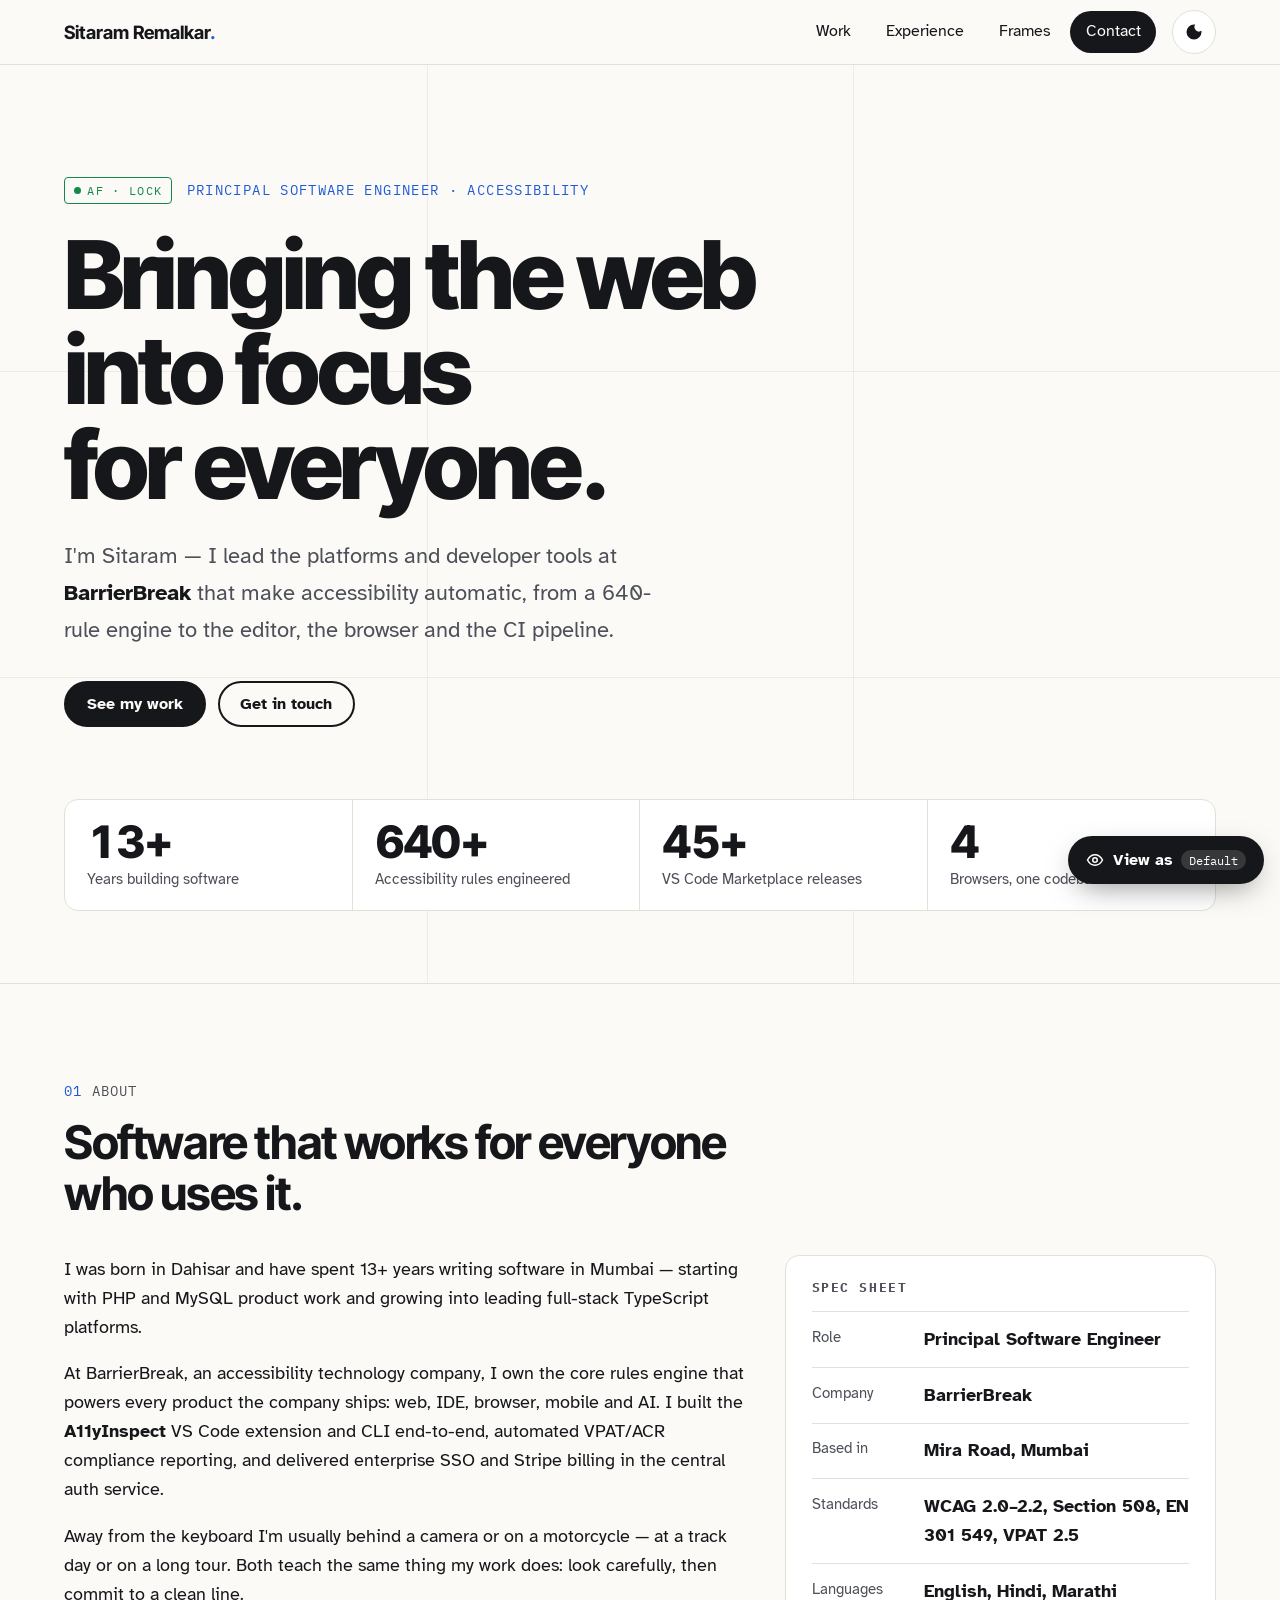
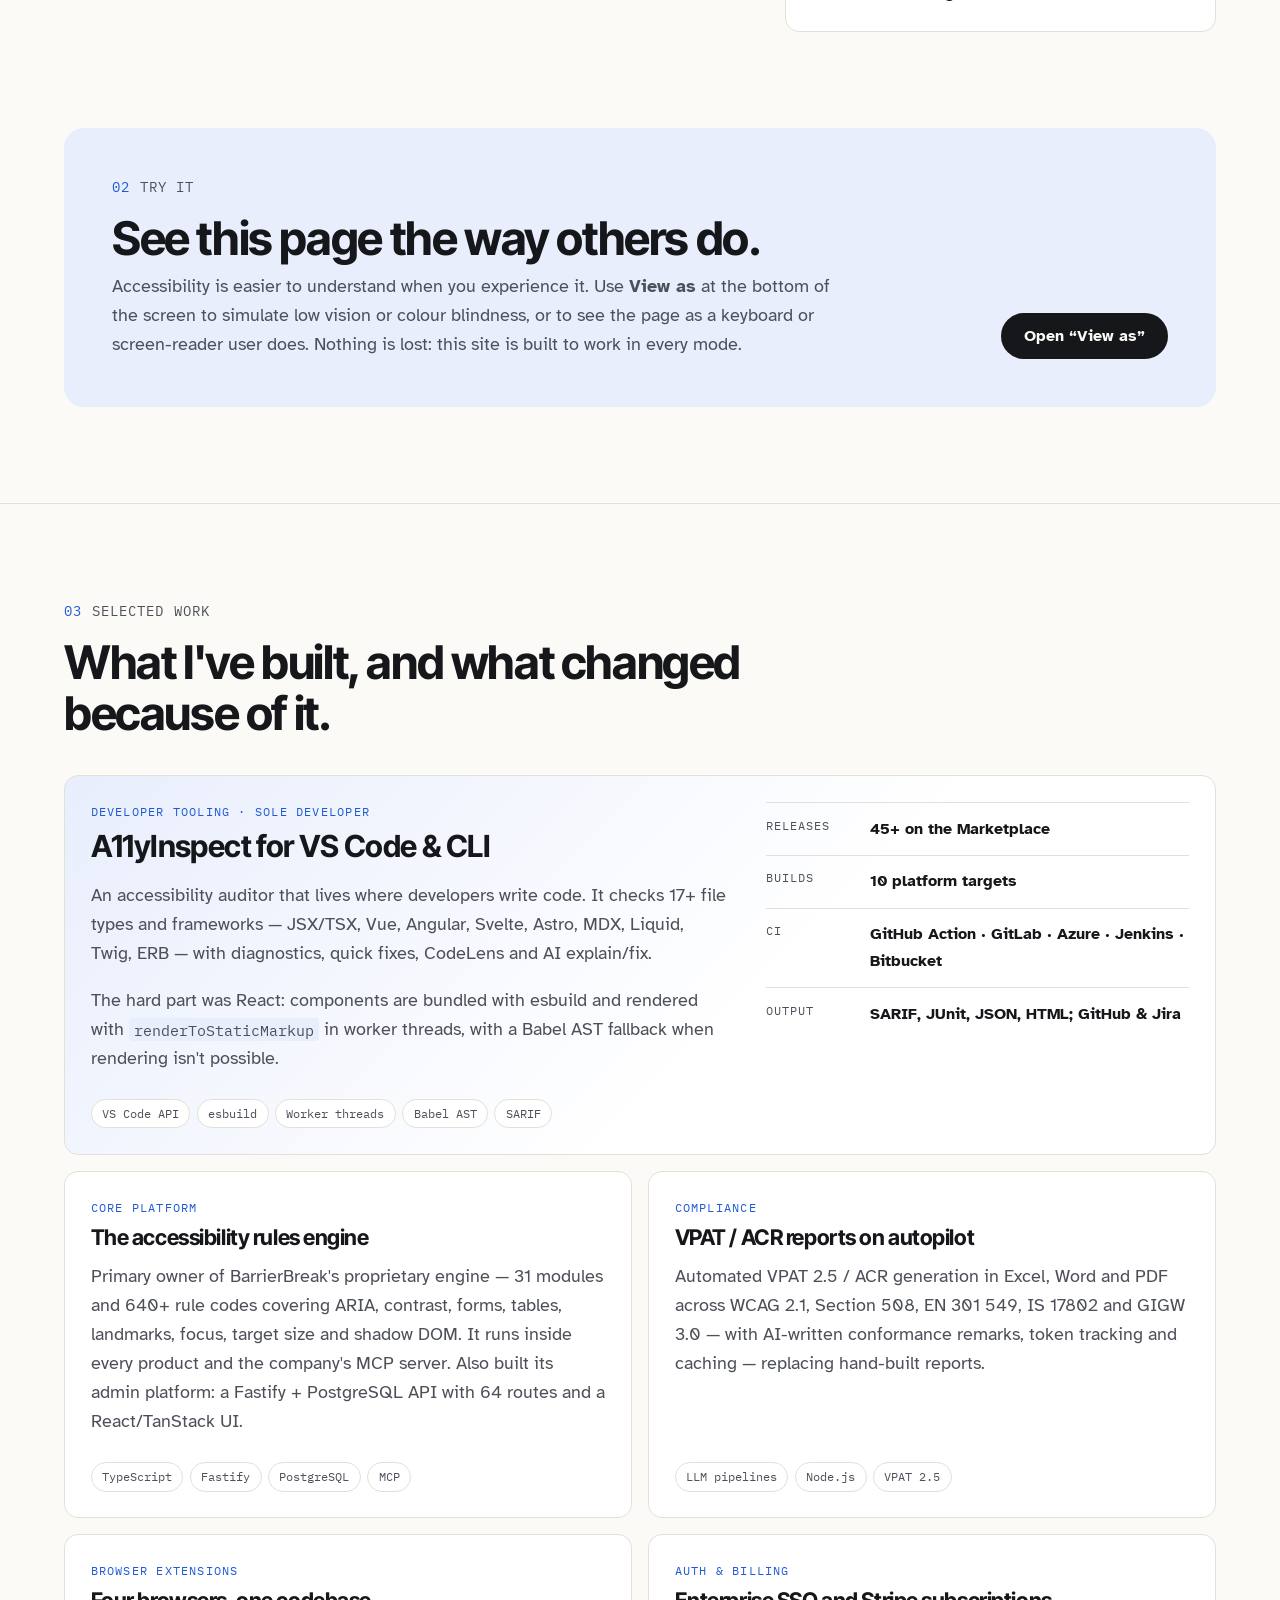
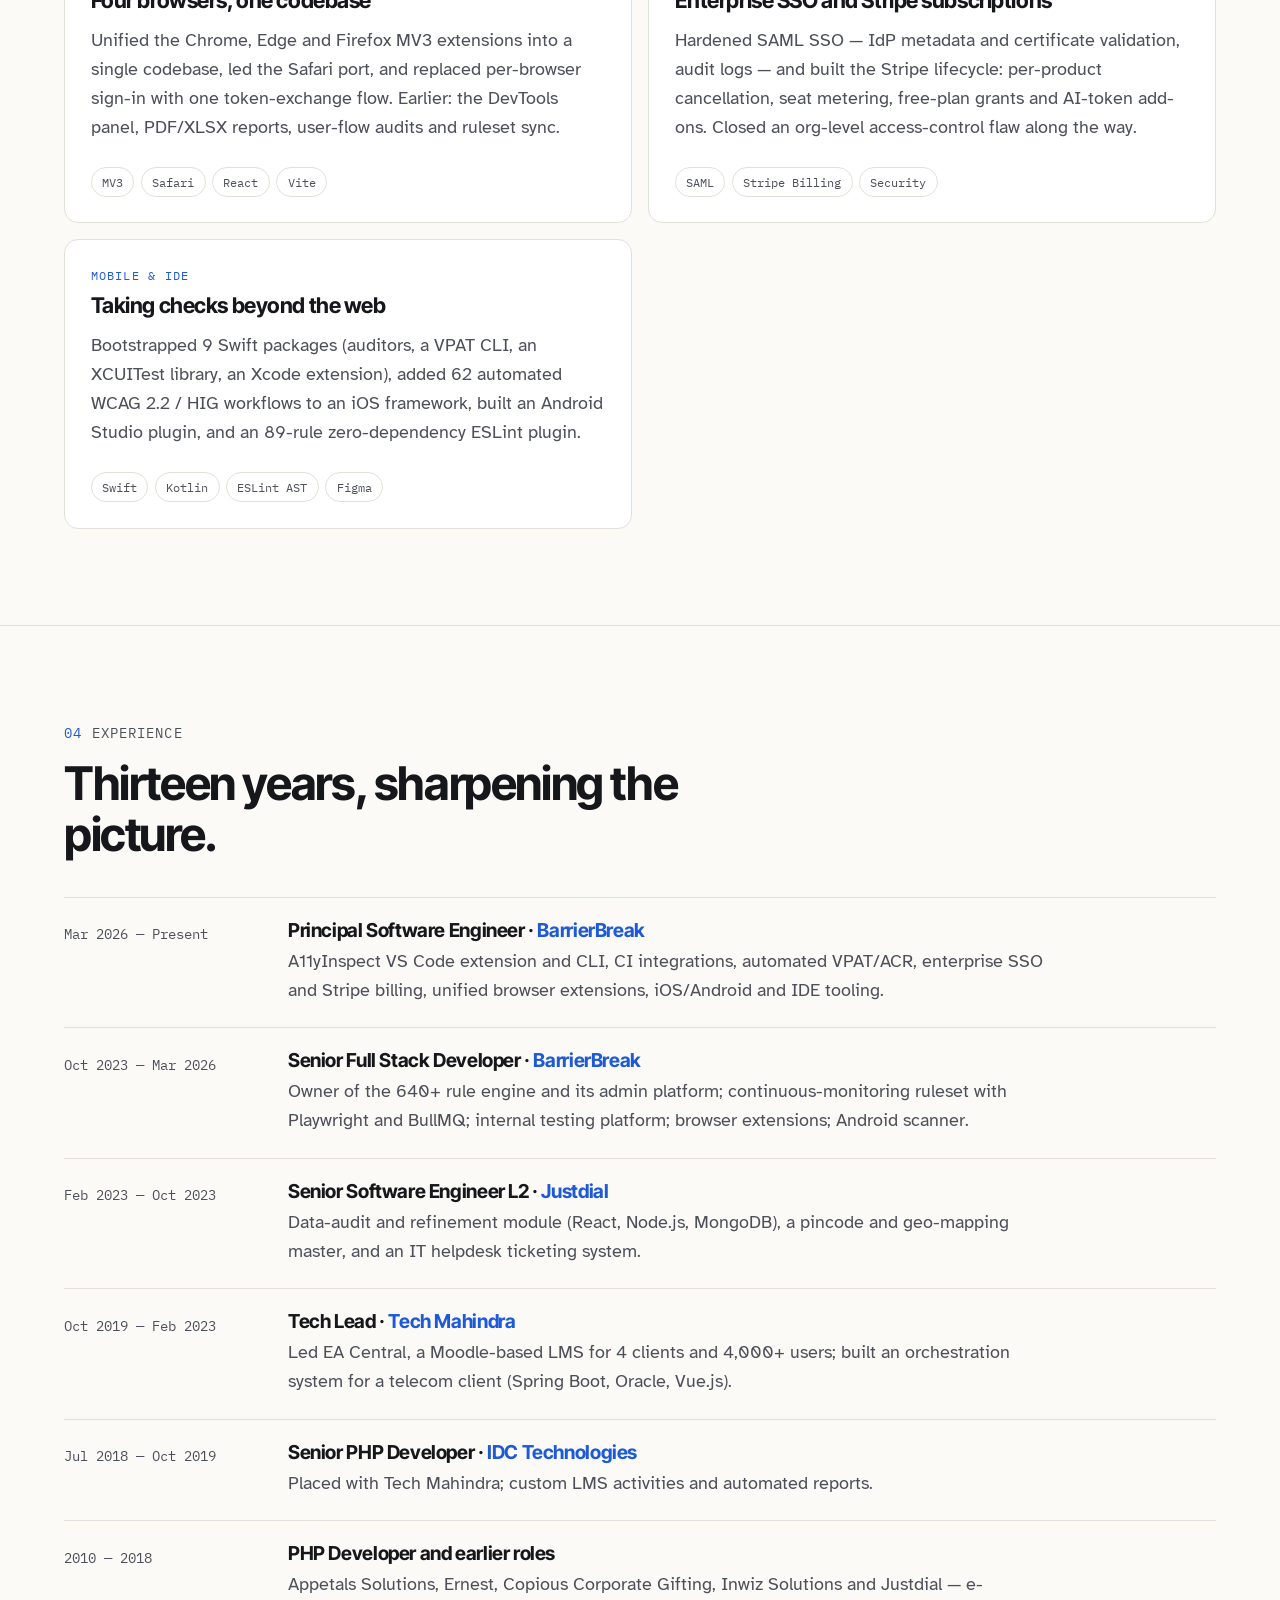
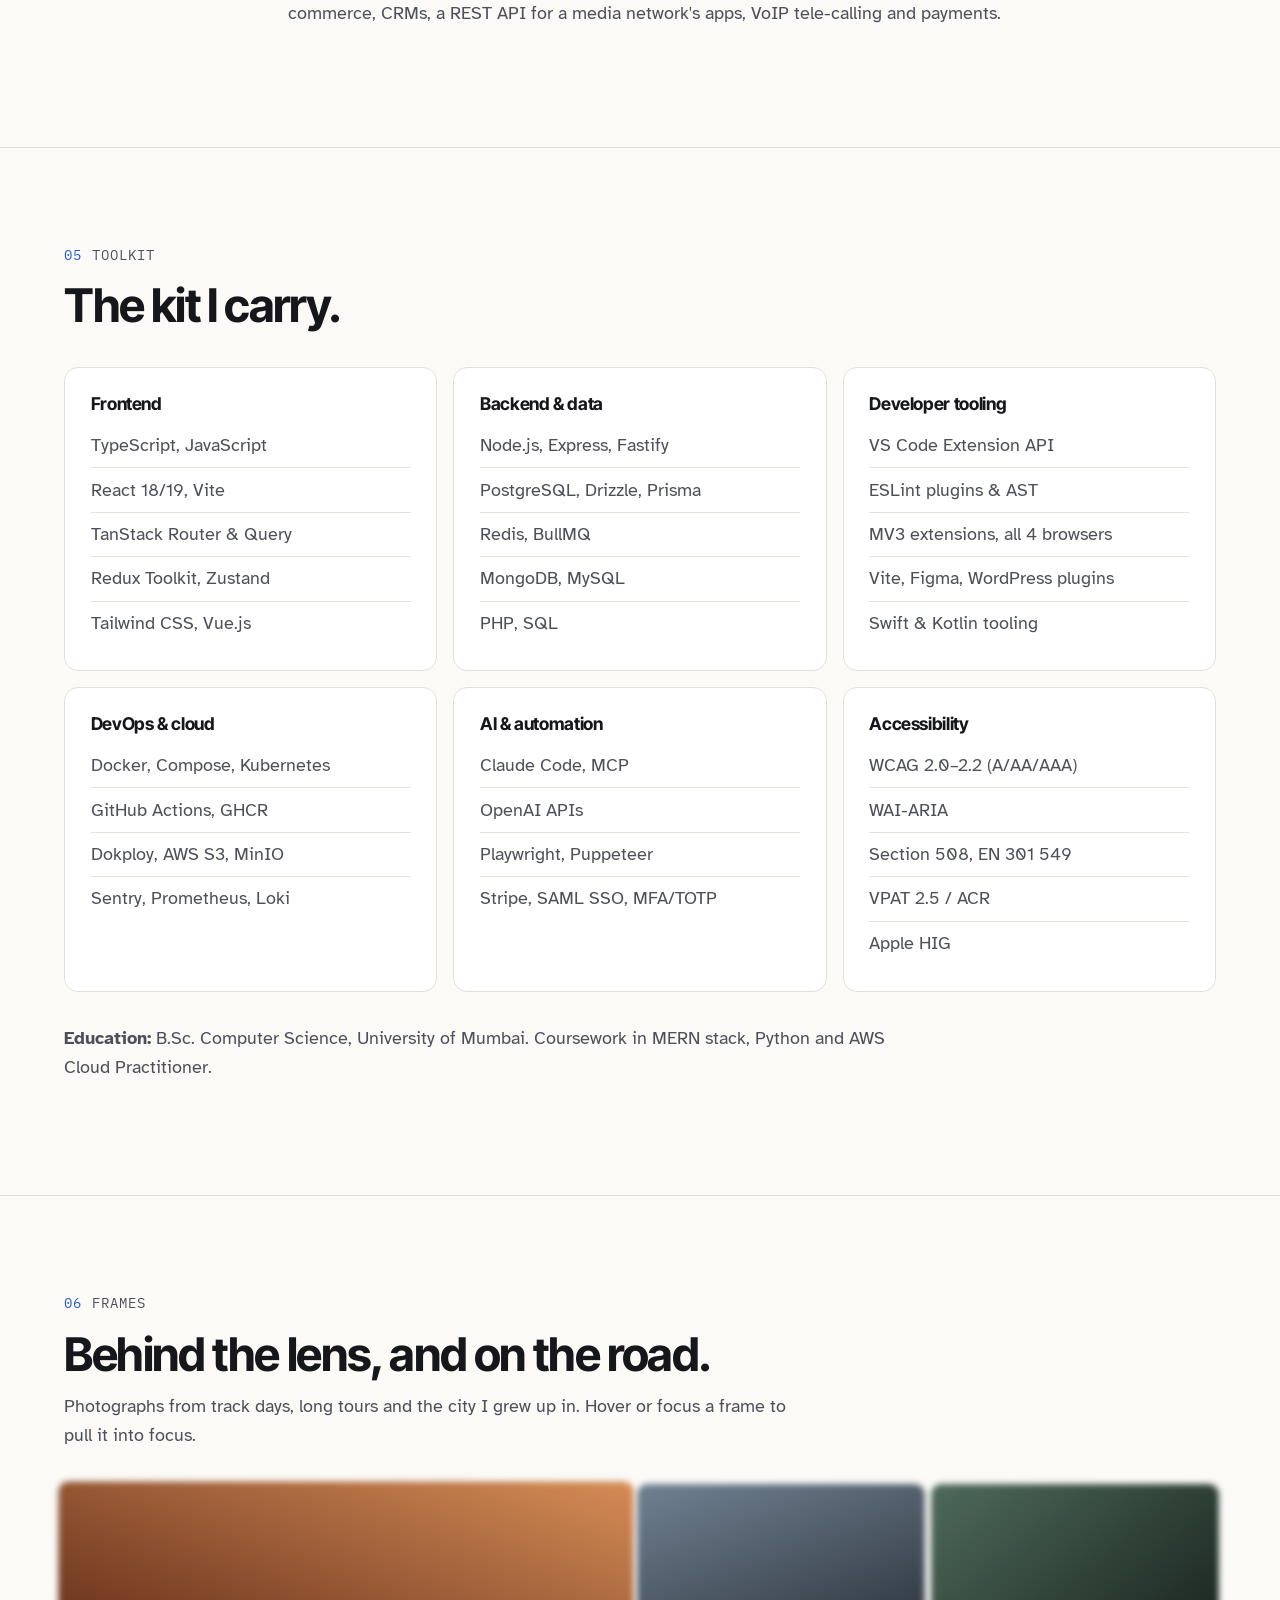
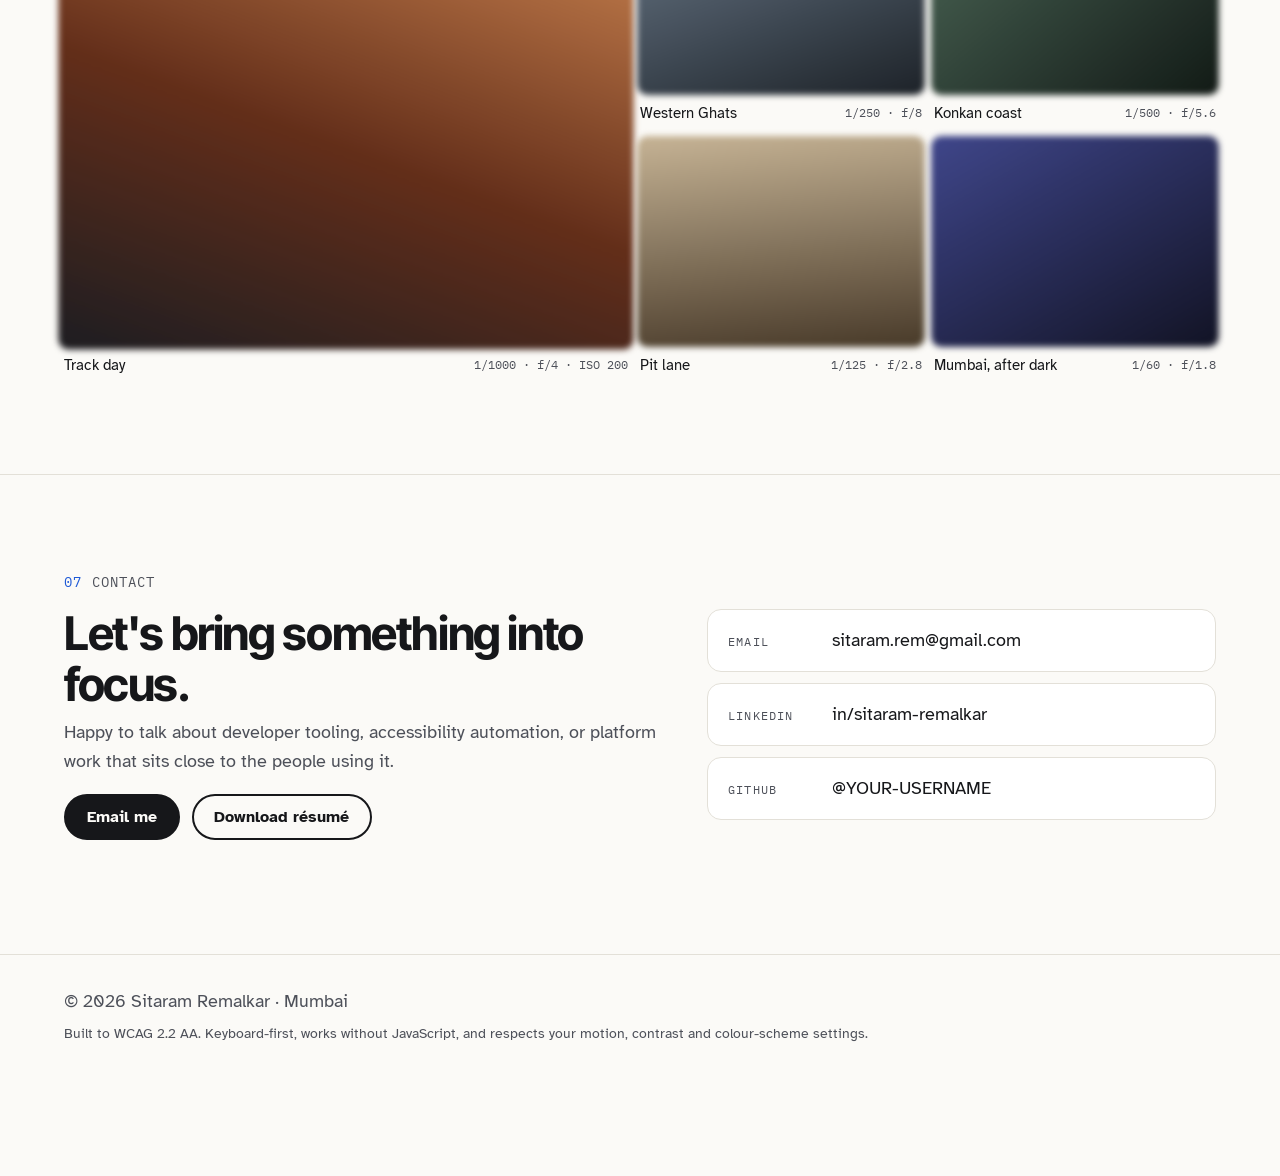
==== index.html @ 54db16fc "Initial portfolio: In Focus design Static GitHub Pages site with focus-pull hero animation, scroll r" ====
<!doctype html>
<html lang="en">
<head>
  <meta charset="utf-8">
  <meta name="viewport" content="width=device-width, initial-scale=1">
  <title>Sitaram Remalkar — Principal Software Engineer, Accessibility</title>
  <meta name="description" content="Sitaram Remalkar is a Principal Software Engineer at BarrierBreak in Mumbai, building full-stack platforms, developer tooling and accessibility automation.">
  <meta name="color-scheme" content="light dark">
  <meta name="theme-color" content="#fbfaf7" media="(prefers-color-scheme: light)">
  <meta name="theme-color" content="#111214" media="(prefers-color-scheme: dark)">
  <meta property="og:title" content="Sitaram Remalkar — Bringing the web into focus">
  <meta property="og:description" content="Principal Software Engineer building the platforms and developer tools that make accessibility automatic.">
  <meta property="og:type" content="website">
  <link rel="icon" href="favicon.svg" type="image/svg+xml">
  <link rel="preconnect" href="https://fonts.googleapis.com">
  <link rel="preconnect" href="https://fonts.gstatic.com" crossorigin>
  <link href="https://fonts.googleapis.com/css2?family=Inter+Tight:wght@500;600;700;800&family=Atkinson+Hyperlegible:ital,wght@0,400;0,700;1,400&family=IBM+Plex+Mono:wght@400;500&display=swap" rel="stylesheet">
  <link rel="stylesheet" href="styles.css">
  <script>
    document.documentElement.classList.add('js');
    try { var t = localStorage.getItem('theme'); if (t) document.documentElement.dataset.theme = t; } catch (e) {}
  </script>
</head>
<body>
  <a class="skip-link" href="#main">Skip to main content</a>

  <!-- Everything inside .page is what the "View as" simulations act on. -->
  <div class="page" id="page">
    <header class="site-header" data-sr="banner">
      <div class="wrap header-inner">
        <a class="brand" href="#top">Sitaram Remalkar<span aria-hidden="true">.</span></a>
        <nav aria-label="Primary" data-sr="navigation">
          <ul class="nav-list">
            <li><a href="#work">Work</a></li>
            <li><a href="#experience">Experience</a></li>
            <li><a href="#frames">Frames</a></li>
            <li><a href="#contact">Contact</a></li>
          </ul>
        </nav>
        <button class="icon-btn theme-toggle" type="button" aria-pressed="false" hidden>
          <span class="visually-hidden">Dark theme</span>
          <svg aria-hidden="true" focusable="false" width="20" height="20" viewBox="0 0 24 24"><path fill="currentColor" d="M12 3a9 9 0 1 0 9 9c0-.46-.04-.92-.1-1.36A5.5 5.5 0 0 1 13.36 3.1 9.3 9.3 0 0 0 12 3z"/></svg>
        </button>
      </div>
    </header>

    <main id="main" tabindex="-1" data-sr="main">
      <!-- ================= HERO ================= -->
      <section class="hero" id="top" aria-labelledby="hero-title">
        <div class="thirds" aria-hidden="true"><i></i><i></i><i></i><i></i></div>
        <div class="wrap hero-inner">
          <p class="kicker mono"><span class="af-status" aria-hidden="true"><span class="af-dot"></span><span class="af-text">AF-C</span></span>Principal Software Engineer · Accessibility</p>
          <div class="headline-wrap">
            <span class="af-box" aria-hidden="true"><i></i><i></i><i></i><i></i></span>
            <h1 id="hero-title" class="headline">
              <span class="w">Bringing</span> <span class="w">the</span> <span class="w">web</span><br class="br-lg">
              <span class="w">into</span> <span class="w focus-word">focus</span><br>
              <span class="w">for</span> <span class="w">everyone.</span>
            </h1>
          </div>
          <p class="lede">I'm Sitaram — I lead the platforms and developer tools at <strong>BarrierBreak</strong> that make accessibility automatic, from a 640-rule engine to the editor, the browser and the CI pipeline.</p>
          <p class="actions">
            <a class="btn btn-primary" href="#work">See my work</a>
            <a class="btn btn-ghost" href="#contact">Get in touch</a>
          </p>

          <dl class="stats" aria-label="Highlights">
            <div><dt>Years building software</dt><dd><span class="count" data-to="13">13</span>+</dd></div>
            <div><dt>Accessibility rules engineered</dt><dd><span class="count" data-to="640">640</span>+</dd></div>
            <div><dt>VS Code Marketplace releases</dt><dd><span class="count" data-to="45">45</span>+</dd></div>
            <div><dt>Browsers, one codebase</dt><dd><span class="count" data-to="4">4</span></dd></div>
          </dl>
        </div>
      </section>

      <!-- ================= ABOUT ================= -->
      <section class="section reveal" id="about" aria-labelledby="about-title">
        <div class="wrap">
          <div class="sec-head">
            <p class="sec-num mono"><span>01</span> About</p>
            <h2 id="about-title">Software that works for everyone who uses it.</h2>
          </div>
          <div class="about-grid">
            <div class="prose">
              <p>I was born in Dahisar and have spent 13+ years writing software in Mumbai — starting with PHP and MySQL product work and growing into leading full-stack TypeScript platforms.</p>
              <p>At BarrierBreak, an accessibility technology company, I own the core rules engine that powers every product the company ships: web, IDE, browser, mobile and AI. I built the <strong>A11yInspect</strong> VS Code extension and CLI end-to-end, automated VPAT/ACR compliance reporting, and delivered enterprise SSO and Stripe billing in the central auth service.</p>
              <p>Away from the keyboard I'm usually behind a camera or on a motorcycle — at a track day or on a long tour. Both teach the same thing my work does: look carefully, then commit to a clean line.</p>
            </div>
            <aside class="card facts" aria-labelledby="facts-title">
              <h3 id="facts-title" class="mono">Spec sheet</h3>
              <dl>
                <div><dt>Role</dt><dd>Principal Software Engineer</dd></div>
                <div><dt>Company</dt><dd>BarrierBreak</dd></div>
                <div><dt>Based in</dt><dd>Mira Road, Mumbai</dd></div>
                <div><dt>Standards</dt><dd>WCAG 2.0–2.2, Section 508, EN 301 549, VPAT 2.5</dd></div>
                <div><dt>Languages</dt><dd>English, Hindi, Marathi</dd></div>
              </dl>
            </aside>
          </div>
        </div>
      </section>

      <!-- ================= VIEW AS (intro) ================= -->
      <section class="section reveal viewas-intro" aria-labelledby="viewas-title">
        <div class="wrap viewas-card">
          <div>
            <p class="sec-num mono"><span>02</span> Try it</p>
            <h2 id="viewas-title">See this page the way others do.</h2>
            <p class="muted">Accessibility is easier to understand when you experience it. Use <strong>View as</strong> at the bottom of the screen to simulate low vision or colour blindness, or to see the page as a keyboard or screen-reader user does. Nothing is lost: this site is built to work in every mode.</p>
          </div>
          <button class="btn btn-primary" type="button" data-open-dock>Open “View as”</button>
        </div>
      </section>

      <!-- ================= WORK ================= -->
      <section class="section reveal" id="work" aria-labelledby="work-title">
        <div class="wrap">
          <div class="sec-head">
            <p class="sec-num mono"><span>03</span> Selected work</p>
            <h2 id="work-title">What I've built, and what changed because of it.</h2>
          </div>

          <ul class="work-list" role="list">
            <li class="card work featured">
              <div>
                <p class="tag mono">Developer tooling · sole developer</p>
                <h3>A11yInspect for VS Code &amp; CLI</h3>
                <p>An accessibility auditor that lives where developers write code. It checks 17+ file types and frameworks — JSX/TSX, Vue, Angular, Svelte, Astro, MDX, Liquid, Twig, ERB — with diagnostics, quick fixes, CodeLens and AI explain/fix.</p>
                <p>The hard part was React: components are bundled with esbuild and rendered with <code>renderToStaticMarkup</code> in worker threads, with a Babel AST fallback when rendering isn't possible.</p>
                <ul class="chips" role="list"><li>VS Code API</li><li>esbuild</li><li>Worker threads</li><li>Babel AST</li><li>SARIF</li></ul>
              </div>
              <dl class="kv">
                <div><dt>Releases</dt><dd>45+ on the Marketplace</dd></div>
                <div><dt>Builds</dt><dd>10 platform targets</dd></div>
                <div><dt>CI</dt><dd>GitHub Action · GitLab · Azure · Jenkins · Bitbucket</dd></div>
                <div><dt>Output</dt><dd>SARIF, JUnit, JSON, HTML; GitHub &amp; Jira</dd></div>
              </dl>
            </li>

            <li class="card work">
              <p class="tag mono">Core platform</p>
              <h3>The accessibility rules engine</h3>
              <p>Primary owner of BarrierBreak's proprietary engine — 31 modules and 640+ rule codes covering ARIA, contrast, forms, tables, landmarks, focus, target size and shadow DOM. It runs inside every product and the company's MCP server. Also built its admin platform: a Fastify + PostgreSQL API with 64 routes and a React/TanStack UI.</p>
              <ul class="chips" role="list"><li>TypeScript</li><li>Fastify</li><li>PostgreSQL</li><li>MCP</li></ul>
            </li>

            <li class="card work">
              <p class="tag mono">Compliance</p>
              <h3>VPAT / ACR reports on autopilot</h3>
              <p>Automated VPAT 2.5 / ACR generation in Excel, Word and PDF across WCAG 2.1, Section 508, EN 301 549, IS 17802 and GIGW 3.0 — with AI-written conformance remarks, token tracking and caching — replacing hand-built reports.</p>
              <ul class="chips" role="list"><li>LLM pipelines</li><li>Node.js</li><li>VPAT 2.5</li></ul>
            </li>

            <li class="card work">
              <p class="tag mono">Browser extensions</p>
              <h3>Four browsers, one codebase</h3>
              <p>Unified the Chrome, Edge and Firefox MV3 extensions into a single codebase, led the Safari port, and replaced per-browser sign-in with one token-exchange flow. Earlier: the DevTools panel, PDF/XLSX reports, user-flow audits and ruleset sync.</p>
              <ul class="chips" role="list"><li>MV3</li><li>Safari</li><li>React</li><li>Vite</li></ul>
            </li>

            <li class="card work">
              <p class="tag mono">Auth &amp; billing</p>
              <h3>Enterprise SSO and Stripe subscriptions</h3>
              <p>Hardened SAML SSO — IdP metadata and certificate validation, audit logs — and built the Stripe lifecycle: per-product cancellation, seat metering, free-plan grants and AI-token add-ons. Closed an org-level access-control flaw along the way.</p>
              <ul class="chips" role="list"><li>SAML</li><li>Stripe Billing</li><li>Security</li></ul>
            </li>

            <li class="card work">
              <p class="tag mono">Mobile &amp; IDE</p>
              <h3>Taking checks beyond the web</h3>
              <p>Bootstrapped 9 Swift packages (auditors, a VPAT CLI, an XCUITest library, an Xcode extension), added 62 automated WCAG 2.2 / HIG workflows to an iOS framework, built an Android Studio plugin, and an 89-rule zero-dependency ESLint plugin.</p>
              <ul class="chips" role="list"><li>Swift</li><li>Kotlin</li><li>ESLint AST</li><li>Figma</li></ul>
            </li>
          </ul>
        </div>
      </section>

      <!-- ================= EXPERIENCE ================= -->
      <section class="section reveal" id="experience" aria-labelledby="exp-title">
        <div class="wrap">
          <div class="sec-head">
            <p class="sec-num mono"><span>04</span> Experience</p>
            <h2 id="exp-title">Thirteen years, sharpening the picture.</h2>
          </div>
          <ol class="timeline" role="list">
            <li><p class="when mono">Mar 2026 — Present</p><div><h3>Principal Software Engineer · <span class="org">BarrierBreak</span></h3><p>A11yInspect VS Code extension and CLI, CI integrations, automated VPAT/ACR, enterprise SSO and Stripe billing, unified browser extensions, iOS/Android and IDE tooling.</p></div></li>
            <li><p class="when mono">Oct 2023 — Mar 2026</p><div><h3>Senior Full Stack Developer · <span class="org">BarrierBreak</span></h3><p>Owner of the 640+ rule engine and its admin platform; continuous-monitoring ruleset with Playwright and BullMQ; internal testing platform; browser extensions; Android scanner.</p></div></li>
            <li><p class="when mono">Feb 2023 — Oct 2023</p><div><h3>Senior Software Engineer L2 · <span class="org">Justdial</span></h3><p>Data-audit and refinement module (React, Node.js, MongoDB), a pincode and geo-mapping master, and an IT helpdesk ticketing system.</p></div></li>
            <li><p class="when mono">Oct 2019 — Feb 2023</p><div><h3>Tech Lead · <span class="org">Tech Mahindra</span></h3><p>Led EA Central, a Moodle-based LMS for 4 clients and 4,000+ users; built an orchestration system for a telecom client (Spring Boot, Oracle, Vue.js).</p></div></li>
            <li><p class="when mono">Jul 2018 — Oct 2019</p><div><h3>Senior PHP Developer · <span class="org">IDC Technologies</span></h3><p>Placed with Tech Mahindra; custom LMS activities and automated reports.</p></div></li>
            <li><p class="when mono">2010 — 2018</p><div><h3>PHP Developer and earlier roles</h3><p>Appetals Solutions, Ernest, Copious Corporate Gifting, Inwiz Solutions and Justdial — e-commerce, CRMs, a REST API for a media network's apps, VoIP tele-calling and payments.</p></div></li>
          </ol>
        </div>
      </section>

      <!-- ================= SKILLS ================= -->
      <section class="section reveal" id="skills" aria-labelledby="skills-title">
        <div class="wrap">
          <div class="sec-head">
            <p class="sec-num mono"><span>05</span> Toolkit</p>
            <h2 id="skills-title">The kit I carry.</h2>
          </div>
          <div class="skills-grid">
            <section class="card" aria-labelledby="sk1"><h3 id="sk1">Frontend</h3><ul role="list"><li>TypeScript, JavaScript</li><li>React 18/19, Vite</li><li>TanStack Router &amp; Query</li><li>Redux Toolkit, Zustand</li><li>Tailwind CSS, Vue.js</li></ul></section>
            <section class="card" aria-labelledby="sk2"><h3 id="sk2">Backend &amp; data</h3><ul role="list"><li>Node.js, Express, Fastify</li><li>PostgreSQL, Drizzle, Prisma</li><li>Redis, BullMQ</li><li>MongoDB, MySQL</li><li>PHP, SQL</li></ul></section>
            <section class="card" aria-labelledby="sk3"><h3 id="sk3">Developer tooling</h3><ul role="list"><li>VS Code Extension API</li><li>ESLint plugins &amp; AST</li><li>MV3 extensions, all 4 browsers</li><li>Vite, Figma, WordPress plugins</li><li>Swift &amp; Kotlin tooling</li></ul></section>
            <section class="card" aria-labelledby="sk4"><h3 id="sk4">DevOps &amp; cloud</h3><ul role="list"><li>Docker, Compose, Kubernetes</li><li>GitHub Actions, GHCR</li><li>Dokploy, AWS S3, MinIO</li><li>Sentry, Prometheus, Loki</li></ul></section>
            <section class="card" aria-labelledby="sk5"><h3 id="sk5">AI &amp; automation</h3><ul role="list"><li>Claude Code, MCP</li><li>OpenAI APIs</li><li>Playwright, Puppeteer</li><li>Stripe, SAML SSO, MFA/TOTP</li></ul></section>
            <section class="card" aria-labelledby="sk6"><h3 id="sk6">Accessibility</h3><ul role="list"><li>WCAG 2.0–2.2 (A/AA/AAA)</li><li>WAI-ARIA</li><li>Section 508, EN 301 549</li><li>VPAT 2.5 / ACR</li><li>Apple HIG</li></ul></section>
          </div>
          <p class="edu muted"><strong>Education:</strong> B.Sc. Computer Science, University of Mumbai. Coursework in MERN stack, Python and AWS Cloud Practitioner.</p>
        </div>
      </section>

      <!-- ================= FRAMES ================= -->
      <section class="section reveal" id="frames" aria-labelledby="frames-title">
        <div class="wrap">
          <div class="sec-head">
            <p class="sec-num mono"><span>06</span> Frames</p>
            <h2 id="frames-title">Behind the lens, and on the road.</h2>
            <p class="muted sec-sub">Photographs from track days, long tours and the city I grew up in. Hover or focus a frame to pull it into focus.</p>
          </div>
          <!-- To use your photos: replace each <div class="ph"> with
               <img src="photos/your-file.jpg" alt="Describe what's in the photo" loading="lazy"> -->
          <ul class="gallery" role="list">
            <li><figure tabindex="0"><div class="ph ph1" role="img" aria-label="Placeholder for a track-day photo"></div><figcaption><span>Track day</span><span class="mono exif">1/1000 · f/4 · ISO 200</span></figcaption></figure></li>
            <li><figure tabindex="0"><div class="ph ph2" role="img" aria-label="Placeholder for a touring photo in the Western Ghats"></div><figcaption><span>Western Ghats</span><span class="mono exif">1/250 · f/8</span></figcaption></figure></li>
            <li><figure tabindex="0"><div class="ph ph3" role="img" aria-label="Placeholder for a photo of the Konkan coast road"></div><figcaption><span>Konkan coast</span><span class="mono exif">1/500 · f/5.6</span></figcaption></figure></li>
            <li><figure tabindex="0"><div class="ph ph4" role="img" aria-label="Placeholder for a portrait in the pit lane"></div><figcaption><span>Pit lane</span><span class="mono exif">1/125 · f/2.8</span></figcaption></figure></li>
            <li><figure tabindex="0"><div class="ph ph5" role="img" aria-label="Placeholder for a night photo of Mumbai"></div><figcaption><span>Mumbai, after dark</span><span class="mono exif">1/60 · f/1.8</span></figcaption></figure></li>
          </ul>
        </div>
      </section>

      <!-- ================= CONTACT ================= -->
      <section class="section reveal contact" id="contact" aria-labelledby="contact-title">
        <div class="wrap contact-grid">
          <div>
            <p class="sec-num mono"><span>07</span> Contact</p>
            <h2 id="contact-title">Let's bring something into focus.</h2>
            <p class="muted">Happy to talk about developer tooling, accessibility automation, or platform work that sits close to the people using it.</p>
            <p class="actions"><a class="btn btn-primary" href="mailto:sitaram.rem@gmail.com">Email me</a><a class="btn btn-ghost" href="resume.pdf">Download résumé</a></p>
          </div>
          <ul class="contact-links" role="list">
            <li><a href="mailto:sitaram.rem@gmail.com"><span class="label mono">Email</span><span>sitaram.rem@gmail.com</span></a></li>
            <li><a href="https://www.linkedin.com/in/sitaram-remalkar" rel="noopener"><span class="label mono">LinkedIn</span><span>in/sitaram-remalkar</span></a></li>
            <!-- TODO: replace YOUR-USERNAME with your GitHub username -->
            <li><a href="https://github.com/YOUR-USERNAME" rel="noopener"><span class="label mono">GitHub</span><span>@YOUR-USERNAME</span></a></li>
          </ul>
        </div>
      </section>
    </main>

    <footer class="site-footer" data-sr="contentinfo">
      <div class="wrap footer-inner">
        <p>© <span id="year">2026</span> Sitaram Remalkar · Mumbai</p>
        <p class="small">Built to WCAG 2.2 AA. Keyboard-first, works without JavaScript, and respects your motion, contrast and colour-scheme settings.</p>
      </div>
    </footer>
  </div>

  <!-- ================= VIEW AS DOCK (outside .page so simulations never affect it) ================= -->
  <aside class="dock" aria-label="View this site as" hidden>
    <button class="dock-toggle" type="button" aria-expanded="false" aria-controls="dock-panel">
      <svg aria-hidden="true" width="18" height="18" viewBox="0 0 24 24" fill="none" stroke="currentColor" stroke-width="2"><path d="M2 12s3.6-7 10-7 10 7 10 7-3.6 7-10 7S2 12 2 12z"/><circle cx="12" cy="12" r="3"/></svg>
      <span>View as</span><span class="dock-current mono">Default</span>
    </button>
    <div class="dock-panel" id="dock-panel" hidden>
      <fieldset>
        <legend class="mono">View this site as…</legend>
        <div class="dock-opts">
          <label><input type="radio" name="sim" value="default" checked><span>Default</span></label>
          <label><input type="radio" name="sim" value="low-vision"><span>Low vision</span></label>
          <label><input type="radio" name="sim" value="colour-blind"><span>Colour blind</span></label>
          <label><input type="radio" name="sim" value="keyboard"><span>Keyboard only</span></label>
          <label><input type="radio" name="sim" value="screen-reader"><span>Screen reader</span></label>
        </div>
      </fieldset>
      <p class="dock-note" aria-live="polite">You're seeing the page as most sighted mouse users do.</p>
    </div>
  </aside>

  <!-- AF focus brackets that follow keyboard focus -->
  <div class="af-ring" aria-hidden="true"><i></i><i></i><i></i><i></i></div>

  <!-- Colour-blindness simulation (deuteranopia, the most common type) -->
  <svg width="0" height="0" style="position:absolute" aria-hidden="true" focusable="false">
    <filter id="deuteranopia" color-interpolation-filters="linearRGB">
      <feColorMatrix type="matrix" values="0.367 0.861 -0.228 0 0  0.280 0.673 0.047 0 0  -0.012 0.043 0.969 0 0  0 0 0 1 0"/>
    </filter>
  </svg>

  <script src="script.js" defer></script>
</body>
</html>
---- styles.css ----
/* =========================================================
   Sitaram Remalkar — "In Focus"
   ========================================================= */

/* ---------- Tokens ---------- */
:root {
  --bg: #fbfaf7;
  --surface: #ffffff;
  --sunk: #f3f1ec;
  --text: #16171a;
  --muted: #4d5059;          /* 7.9:1 on --bg */
  --line: #e3e0d8;
  --accent: #1f5ad6;         /* 5.7:1 on --bg */
  --accent-ink: #ffffff;
  --accent-soft: #e8eefc;
  --lock: #138a4a;           /* focus-locked green, 4.6:1 on --bg */
  --focus: #1f5ad6;
  --radius: 14px;
  --maxw: 72rem;
  --display: "Inter Tight", "Helvetica Neue", Arial, sans-serif;
  --font: "Atkinson Hyperlegible", system-ui, -apple-system, "Segoe UI", sans-serif;
  --mono: "IBM Plex Mono", ui-monospace, SFMono-Regular, Menlo, monospace;
  --ease: cubic-bezier(.2, .7, .2, 1);
  color-scheme: light;
}
@media (prefers-color-scheme: dark) {
  :root:not([data-theme="light"]) {
    --bg: #111214; --surface: #18191d; --sunk: #1d1f24; --text: #eeece7; --muted: #aeb1ba;
    --line: #2b2e35; --accent: #8db0ff; --accent-ink: #0f1115; --accent-soft: #1b2438;
    --lock: #4fd18b; --focus: #8db0ff; color-scheme: dark;
  }
}
:root[data-theme="dark"] {
  --bg: #111214; --surface: #18191d; --sunk: #1d1f24; --text: #eeece7; --muted: #aeb1ba;
  --line: #2b2e35; --accent: #8db0ff; --accent-ink: #0f1115; --accent-soft: #1b2438;
  --lock: #4fd18b; --focus: #8db0ff; color-scheme: dark;
}

/* ---------- Base ---------- */
*, *::before, *::after { box-sizing: border-box; }
html { scroll-behavior: smooth; -webkit-text-size-adjust: 100%; }
body {
  margin: 0; background: var(--bg); color: var(--text);
  font-family: var(--font); font-size: 1.1rem; line-height: 1.65;
  overflow-x: hidden;
}
a { color: var(--accent); text-underline-offset: .18em; text-decoration-thickness: 1px; }
a:hover { text-decoration-thickness: 2px; }
h1, h2, h3 { font-family: var(--display); line-height: 1.1; margin: 0 0 .6em; letter-spacing: -.02em; }
p { margin: 0 0 1em; }
ul[role="list"], ol[role="list"] { list-style: none; margin: 0; padding: 0; }
code { font-family: var(--mono); font-size: .88em; background: var(--accent-soft); padding: .1em .35em; border-radius: 4px; }
.mono { font-family: var(--mono); }
.muted { color: var(--muted); }
.small { font-size: .9rem; }
.wrap { width: min(100% - 2rem, var(--maxw)); margin-inline: auto; }

:focus-visible { outline: 3px solid var(--focus); outline-offset: 3px; border-radius: 4px; }
main:focus { outline: none; }
.visually-hidden {
  position: absolute !important; width: 1px; height: 1px; margin: -1px; padding: 0;
  overflow: hidden; clip: rect(0 0 0 0); white-space: nowrap; border: 0;
}
.skip-link {
  position: absolute; left: 1rem; top: -100px; z-index: 100; background: var(--text); color: var(--bg);
  padding: .7rem 1rem; border-radius: 8px; font-weight: 700; text-decoration: none;
}
.skip-link:focus { top: 1rem; }

/* ---------- Header ---------- */
.site-header {
  position: sticky; top: 0; z-index: 20;
  background: color-mix(in srgb, var(--bg) 85%, transparent);
  backdrop-filter: saturate(1.4) blur(12px);
  border-bottom: 1px solid var(--line);
}
.header-inner { display: flex; align-items: center; gap: 1rem; min-height: 4rem; }
.brand { font-family: var(--display); font-weight: 700; font-size: 1.15rem; color: var(--text); text-decoration: none; }
.brand span { color: var(--accent); }
.site-header nav { margin-left: auto; }
.nav-list { display: flex; gap: .25rem; list-style: none; margin: 0; padding: 0; }
.nav-list a {
  display: inline-block; padding: .45rem .9rem; border-radius: 999px; font-size: .98rem;
  color: var(--text); text-decoration: none; border: 1px solid transparent;
}
.nav-list a:hover { border-color: var(--line); }
.nav-list a[aria-current="true"] { background: var(--text); color: var(--bg); }
.icon-btn {
  display: inline-grid; place-items: center; width: 2.75rem; height: 2.75rem; border-radius: 999px;
  border: 1px solid var(--line); background: var(--surface); color: var(--text); cursor: pointer;
}
.icon-btn:hover { border-color: var(--accent); color: var(--accent); }

/* ---------- Buttons ---------- */
.actions { display: flex; flex-wrap: wrap; gap: .75rem; }
.btn {
  display: inline-flex; align-items: center; min-height: 2.9rem; padding: 0 1.3rem; border-radius: 999px;
  font: 700 1rem/1 var(--font); text-decoration: none; border: 2px solid var(--text); cursor: pointer;
  transition: transform .2s var(--ease), background .2s;
}
.btn-primary { background: var(--text); color: var(--bg); }
.btn-primary:hover { transform: translateY(-1px); }
.btn-ghost { background: transparent; color: var(--text); }
.btn-ghost:hover { background: var(--sunk); }

/* ---------- Hero ---------- */
.hero { position: relative; padding: clamp(3.5rem, 9vw, 7rem) 0 clamp(3rem, 6vw, 4.5rem); overflow: hidden; }
.thirds { position: absolute; inset: 0; pointer-events: none; }
.thirds i { position: absolute; background: var(--line); opacity: .55; }
.thirds i:nth-child(1) { left: 33.33%; top: 0; bottom: 0; width: 1px; }
.thirds i:nth-child(2) { left: 66.66%; top: 0; bottom: 0; width: 1px; }
.thirds i:nth-child(3) { top: 33.33%; left: 0; right: 0; height: 1px; }
.thirds i:nth-child(4) { top: 66.66%; left: 0; right: 0; height: 1px; }
.hero-inner { position: relative; }

.kicker { display: flex; align-items: center; gap: .9rem; font-size: .85rem; letter-spacing: .1em; text-transform: uppercase; color: var(--accent); margin-bottom: 1.5rem; }
.kicker { flex-wrap: wrap; row-gap: .5rem; }
.af-status { white-space: nowrap; flex: none; display: inline-flex; align-items: center; gap: .4rem; padding: .2rem .55rem; border: 1px solid currentColor; border-radius: 4px; font-size: .72rem; }
.af-dot { width: 7px; height: 7px; border-radius: 50%; background: currentColor; }

.headline-wrap { position: relative; display: inline-block; max-width: 100%; }
.headline {
  font-size: clamp(2.7rem, 7.4vw, 6rem); font-weight: 800; line-height: 1; letter-spacing: -.04em;
  margin: 0 0 1.6rem; position: relative;
}
.headline .w { display: inline-block; }
.af-box { position: absolute; inset: -.9rem -1.2rem .5rem -1.2rem; pointer-events: none; color: var(--accent); }
.af-box i { position: absolute; width: 28px; height: 28px; border: 3px solid currentColor; }
.af-box i:nth-child(1) { left: 0; top: 0; border-right: 0; border-bottom: 0; }
.af-box i:nth-child(2) { right: 0; top: 0; border-left: 0; border-bottom: 0; }
.af-box i:nth-child(3) { left: 0; bottom: 0; border-right: 0; border-top: 0; }
.af-box i:nth-child(4) { right: 0; bottom: 0; border-left: 0; border-top: 0; }

.lede { font-size: clamp(1.15rem, 2.1vw, 1.4rem); color: var(--muted); max-width: 44ch; margin-bottom: 2rem; }
.lede strong { color: var(--text); }

.stats {
  display: grid; grid-template-columns: repeat(4, 1fr); margin: clamp(3rem, 6vw, 4.5rem) 0 0;
  border: 1px solid var(--line); border-radius: var(--radius); background: var(--surface); overflow: hidden;
}
.stats div { padding: 1.25rem 1.4rem; border-right: 1px solid var(--line); display: flex; flex-direction: column-reverse; gap: .3rem; }
.stats div:last-child { border-right: 0; }
.stats dd { margin: 0; font-family: var(--display); font-weight: 800; font-size: clamp(2rem, 4vw, 2.8rem); letter-spacing: -.04em; line-height: 1; font-variant-numeric: tabular-nums; }
.stats dt { color: var(--muted); font-size: .92rem; line-height: 1.35; }

/* ---------- Hero animation: focus pull (JS adds .animate) ---------- */
.js .hero.animate .headline .w { filter: blur(14px); opacity: .25; }
.js .hero.animate .af-box { opacity: 0; transform: scale(1.18); }
.js .hero.animate.pulling .af-box { opacity: 1; transform: scale(1); transition: transform .7s var(--ease), opacity .3s; }
.js .hero.animate.pulling .headline .w {
  filter: blur(0); opacity: 1;
  transition: filter .9s var(--ease), opacity .9s var(--ease);
  transition-delay: calc(var(--i, 0) * 70ms + 250ms);
}
.js .hero.animate.locked .af-box { color: var(--lock); animation: af-blink .45s steps(2) 2; }
.js .hero.animate.locked .kicker .af-status { color: var(--lock); }
.js .hero.animate.done .af-box { opacity: 0; transition: opacity 1.2s ease 1.2s; }
@keyframes af-blink { 50% { opacity: .2; } }
.js .hero.animate .lede, .js .hero.animate .actions, .js .hero.animate .stats { opacity: 0; transform: translateY(10px); }
.js .hero.animate.locked .lede, .js .hero.animate.locked .actions, .js .hero.animate.locked .stats {
  opacity: 1; transform: none; transition: opacity .7s ease, transform .7s var(--ease);
}
.js .hero.animate.locked .actions { transition-delay: .1s; }
.js .hero.animate.locked .stats { transition-delay: .2s; }

/* ---------- Sections ---------- */
.section { padding: clamp(3.5rem, 8vw, 6rem) 0; border-top: 1px solid var(--line); }
.sec-head { margin-bottom: 2.25rem; max-width: 46rem; }
.sec-num { display: flex; align-items: center; gap: .6rem; font-size: .85rem; letter-spacing: .08em; text-transform: uppercase; color: var(--muted); margin-bottom: .9rem; }
.sec-num span { color: var(--accent); }
.section h2 { font-size: clamp(1.9rem, 4.2vw, 2.9rem); font-weight: 700; letter-spacing: -.03em; margin-bottom: .5rem; }
.sec-sub { margin-top: .75rem; }

/* scroll reveal: a gentle rack-focus */
.js .reveal { opacity: 0; filter: blur(6px); transform: translateY(14px); transition: opacity .8s ease, filter .9s var(--ease), transform .9s var(--ease); }
.js .reveal.in { opacity: 1; filter: none; transform: none; }

.card { background: var(--surface); border: 1px solid var(--line); border-radius: var(--radius); padding: 1.6rem; }

/* About */
.about-grid { display: grid; gap: 2rem; grid-template-columns: 1fr; }
@media (min-width: 54rem) { .about-grid { grid-template-columns: 1.6fr 1fr; align-items: start; } }
.prose p { max-width: 62ch; }
.facts h3 { font-size: .8rem; letter-spacing: .12em; text-transform: uppercase; color: var(--muted); margin-bottom: 1rem; }
.facts dl { margin: 0; display: grid; gap: .8rem; }
.facts dl div { display: grid; grid-template-columns: 6.5rem 1fr; gap: .5rem; border-top: 1px solid var(--line); padding-top: .8rem; }
.facts dt { color: var(--muted); font-size: .95rem; }
.facts dd { margin: 0; font-weight: 700; }

/* View-as intro */
.viewas-card {
  display: grid; gap: 1.5rem; align-items: end; grid-template-columns: 1fr;
  background: var(--accent-soft); border-radius: 20px; padding: clamp(1.75rem, 4vw, 3rem);
}
@media (min-width: 54rem) { .viewas-card { grid-template-columns: 1fr auto; } }
.viewas-card p.muted { max-width: 60ch; margin-bottom: 0; }
.viewas-intro { border-top: 0; padding-top: 0; }

/* Work */
.work-list { display: grid; gap: 1rem; grid-template-columns: 1fr; }
@media (min-width: 54rem) { .work-list { grid-template-columns: repeat(2, 1fr); } }
.work { display: flex; flex-direction: column; transition: border-color .25s, transform .25s var(--ease), box-shadow .25s; }
.work:hover { border-color: var(--accent); transform: translateY(-2px); box-shadow: 0 10px 30px -18px rgba(0,0,0,.35); }
.work.featured { background: linear-gradient(135deg, var(--accent-soft), var(--surface) 60%); }
@media (min-width: 54rem) { .work.featured { grid-column: 1 / -1; display: grid; grid-template-columns: 1.5fr 1fr; gap: 2.5rem; } .work.featured h3 { font-size: 1.9rem; } }
.work h3 { font-size: 1.35rem; }
.work p:not(.tag) { color: var(--muted); }
.tag { font-size: .76rem; text-transform: uppercase; letter-spacing: .1em; color: var(--accent); margin-bottom: .5rem; }
.chips { display: flex; flex-wrap: wrap; gap: .4rem; margin-top: auto !important; padding-top: .5rem !important; }
.chips li { font-family: var(--mono); font-size: .78rem; padding: .22rem .65rem; border: 1px solid var(--line); border-radius: 999px; color: var(--muted); background: var(--surface); }
.kv { margin: 0; display: grid; gap: .8rem; align-content: start; }
.kv div { display: grid; grid-template-columns: 6.5rem 1fr; border-top: 1px solid var(--line); padding-top: .8rem; }
.kv dt { font-family: var(--mono); font-size: .76rem; text-transform: uppercase; letter-spacing: .08em; color: var(--muted); }
.kv dd { margin: 0; font-weight: 700; font-size: 1rem; }

/* Timeline */
.timeline > li { display: grid; grid-template-columns: 1fr; gap: .25rem 2rem; padding: 1.4rem 0; border-top: 1px solid var(--line); }
@media (min-width: 44rem) { .timeline > li { grid-template-columns: 12rem 1fr; } }
.when { color: var(--muted); font-size: .88rem; margin: .2rem 0 0; }
.timeline h3 { font-size: 1.2rem; margin-bottom: .35rem; }
.timeline .org { color: var(--accent); }
.timeline p:not(.when) { color: var(--muted); max-width: 64ch; margin: 0; }

/* Skills */
.skills-grid { display: grid; gap: 1rem; grid-template-columns: 1fr; }
@media (min-width: 40rem) { .skills-grid { grid-template-columns: repeat(2, 1fr); } }
@media (min-width: 60rem) { .skills-grid { grid-template-columns: repeat(3, 1fr); } }
.skills-grid h3 { font-size: 1.1rem; }
.skills-grid li { padding: .45rem 0; border-top: 1px solid var(--line); color: var(--muted); }
.skills-grid li:first-child { border-top: 0; }
.edu { margin-top: 2rem; max-width: 70ch; }

/* Frames */
.gallery { display: grid; gap: .75rem; grid-template-columns: repeat(2, 1fr); }
@media (min-width: 54rem) {
  .gallery { grid-template-columns: 2fr 1fr 1fr; grid-template-rows: repeat(2, 15rem); }
  .gallery li:first-child { grid-row: span 2; }
}
.gallery li:first-child { grid-column: 1 / -1; }
@media (min-width: 54rem) { .gallery li:first-child { grid-column: auto; } }
.gallery figure { margin: 0; height: 100%; display: flex; flex-direction: column; gap: .5rem; border-radius: 10px; }
.gallery .ph, .gallery img {
  flex: 1; min-height: 11rem; width: 100%; object-fit: cover; border-radius: 10px;
  filter: blur(3px) saturate(.85); transform: scale(1.02);
  transition: filter .6s var(--ease), transform .8s var(--ease);
}
.gallery figure:hover .ph, .gallery figure:focus-visible .ph,
.gallery figure:hover img, .gallery figure:focus-visible img { filter: none; transform: scale(1); }
.no-js .gallery .ph, html:not(.js) .gallery .ph { filter: none; }
.ph1 { background: linear-gradient(200deg, #e08a4a, #6b2c14 55%, #1d1d22); }
.ph2 { background: linear-gradient(160deg, #6e8196, #1c2229); }
.ph3 { background: linear-gradient(140deg, #4a6b58, #111a15); }
.ph4 { background: linear-gradient(175deg, #c9b38f, #4a3a26); }
.ph5 { background: linear-gradient(150deg, #3d4596, #111327); }
.gallery figcaption { display: flex; justify-content: space-between; gap: .75rem; font-size: .95rem; }
.exif { font-size: .76rem; color: var(--muted); align-self: center; }

/* Contact */
.contact-grid { display: grid; gap: 2rem; grid-template-columns: 1fr; align-items: center; }
@media (min-width: 54rem) { .contact-grid { grid-template-columns: 1.2fr 1fr; } }
.contact-links { display: grid; gap: .7rem; }
.contact-links a {
  display: flex; align-items: baseline; gap: 1rem; padding: 1rem 1.25rem; border: 1px solid var(--line);
  border-radius: var(--radius); background: var(--surface); color: var(--text); text-decoration: none; word-break: break-word;
}
.contact-links a:hover { border-color: var(--accent); color: var(--accent); }
.contact-links .label { font-size: .76rem; text-transform: uppercase; letter-spacing: .1em; color: var(--muted); min-width: 5.5rem; }

/* Footer */
.site-footer { border-top: 1px solid var(--line); padding: 2rem 0 7rem; color: var(--muted); }
.footer-inner p { margin: 0 0 .4rem; }

/* ---------- View-as dock ---------- */
.dock { position: fixed; z-index: 50; right: 1rem; bottom: 1rem; display: flex; flex-direction: column; align-items: flex-end; gap: .5rem; max-width: calc(100% - 2rem); }
.dock-toggle {
  display: inline-flex; align-items: center; gap: .55rem; min-height: 3rem; padding: 0 1.1rem;
  border-radius: 999px; border: 0; background: #16171a; color: #fff; font: 700 1rem var(--font); cursor: pointer;
  box-shadow: 0 10px 30px -10px rgba(0,0,0,.5);
}
.dock-current { font-size: .75rem; font-weight: 400; background: rgba(255,255,255,.14); padding: .15rem .5rem; border-radius: 999px; }
.dock-panel {
  width: min(24rem, calc(100vw - 2rem)); background: #16171a; color: #f2f1ed; border-radius: 18px; padding: 1.1rem 1.1rem 1rem;
  box-shadow: 0 20px 40px -12px rgba(0,0,0,.55);
}
.dock-panel fieldset { border: 0; margin: 0; padding: 0; }
.dock-panel legend { font-size: .75rem; letter-spacing: .1em; text-transform: uppercase; color: #b8bac2; margin-bottom: .7rem; padding: 0; }
.dock-opts { display: flex; flex-wrap: wrap; gap: .4rem; }
.dock-opts label { position: relative; }
.dock-opts input { position: absolute; opacity: 0; inset: 0; margin: 0; cursor: pointer; }
.dock-opts span { display: inline-block; padding: .45rem .8rem; border-radius: 999px; border: 1px solid #3a3d45; font-size: .92rem; }
.dock-opts input:checked + span { background: #fff; color: #16171a; border-color: #fff; font-weight: 700; }
.dock-opts input:focus-visible + span { outline: 3px solid #8db0ff; outline-offset: 2px; }
.dock-note { font-size: .9rem; color: #c9cbd2; margin: .85rem 0 0; line-height: 1.45; }

/* ---------- Simulations (applied to .page) ---------- */
body[data-sim="low-vision"] .page { filter: blur(2.2px) contrast(.9); }
body[data-sim="colour-blind"] .page { filter: url(#deuteranopia); }
body[data-sim="keyboard"] .page { cursor: none; }
body[data-sim="keyboard"] .page * { cursor: none !important; }
.tab-badge {
  position: absolute; z-index: 30; min-width: 1.5rem; height: 1.5rem; padding: 0 .35rem; border-radius: 999px;
  background: var(--accent); color: var(--accent-ink); font: 700 .72rem/1.5rem var(--mono); text-align: center; pointer-events: none;
}
body[data-sim="keyboard"] .page a, body[data-sim="keyboard"] .page button, body[data-sim="keyboard"] .page [tabindex="0"] {
  outline: 2px dashed color-mix(in srgb, var(--accent) 60%, transparent); outline-offset: 2px;
}
.sr-badge {
  display: inline-block; font: 700 .66rem/1 var(--mono); letter-spacing: .04em; text-transform: none;
  background: #6d28d9; color: #fff; padding: .25rem .4rem; border-radius: 4px; margin-right: .5rem; vertical-align: middle;
}
.sr-badge.land { background: #b45309; }
body[data-sim="screen-reader"] [data-sr] { outline: 2px dashed #b45309; outline-offset: -2px; }
body[data-sim="screen-reader"] h1, body[data-sim="screen-reader"] h2, body[data-sim="screen-reader"] h3 { outline: 1px dashed #6d28d9; outline-offset: 4px; }

/* ---------- AF ring that follows keyboard focus ---------- */
.af-ring { position: absolute; z-index: 60; pointer-events: none; opacity: 0; color: var(--focus); transition: top .25s var(--ease), left .25s var(--ease), width .25s var(--ease), height .25s var(--ease), opacity .2s; }
.af-ring.on { opacity: 1; }
.af-ring i { position: absolute; width: 12px; height: 12px; border: 2.5px solid currentColor; }
.af-ring i:nth-child(1) { left: 0; top: 0; border-right: 0; border-bottom: 0; }
.af-ring i:nth-child(2) { right: 0; top: 0; border-left: 0; border-bottom: 0; }
.af-ring i:nth-child(3) { left: 0; bottom: 0; border-right: 0; border-top: 0; }
.af-ring i:nth-child(4) { right: 0; bottom: 0; border-left: 0; border-top: 0; }

/* ---------- Small screens ---------- */
@media (max-width: 40rem) {
  .nav-list { display: none; }
  .header-inner { justify-content: space-between; }
  .stats { grid-template-columns: repeat(2, 1fr); }
  .stats div:nth-child(2) { border-right: 0; }
  .stats div:nth-child(-n+2) { border-bottom: 1px solid var(--line); }
  .af-box { inset: -.5rem -.6rem .4rem -.6rem; }
  .af-box i { width: 18px; height: 18px; border-width: 2.5px; }
  .thirds { display: none; }
  .br-lg { display: none; }
  .dock-toggle { min-height: 2.75rem; }
}

/* ---------- Motion & contrast preferences ---------- */
@media (prefers-reduced-motion: reduce) {
  html { scroll-behavior: auto; }
  *, *::before, *::after { transition: none !important; animation: none !important; }
  .js .reveal { opacity: 1; filter: none; transform: none; }
  .gallery .ph, .gallery img { filter: none; transform: none; }
}
@media (forced-colors: active) {
  .card, .btn, .contact-links a, .stats { border: 1px solid CanvasText; }
  .af-box, .af-ring, .thirds { display: none; }
}
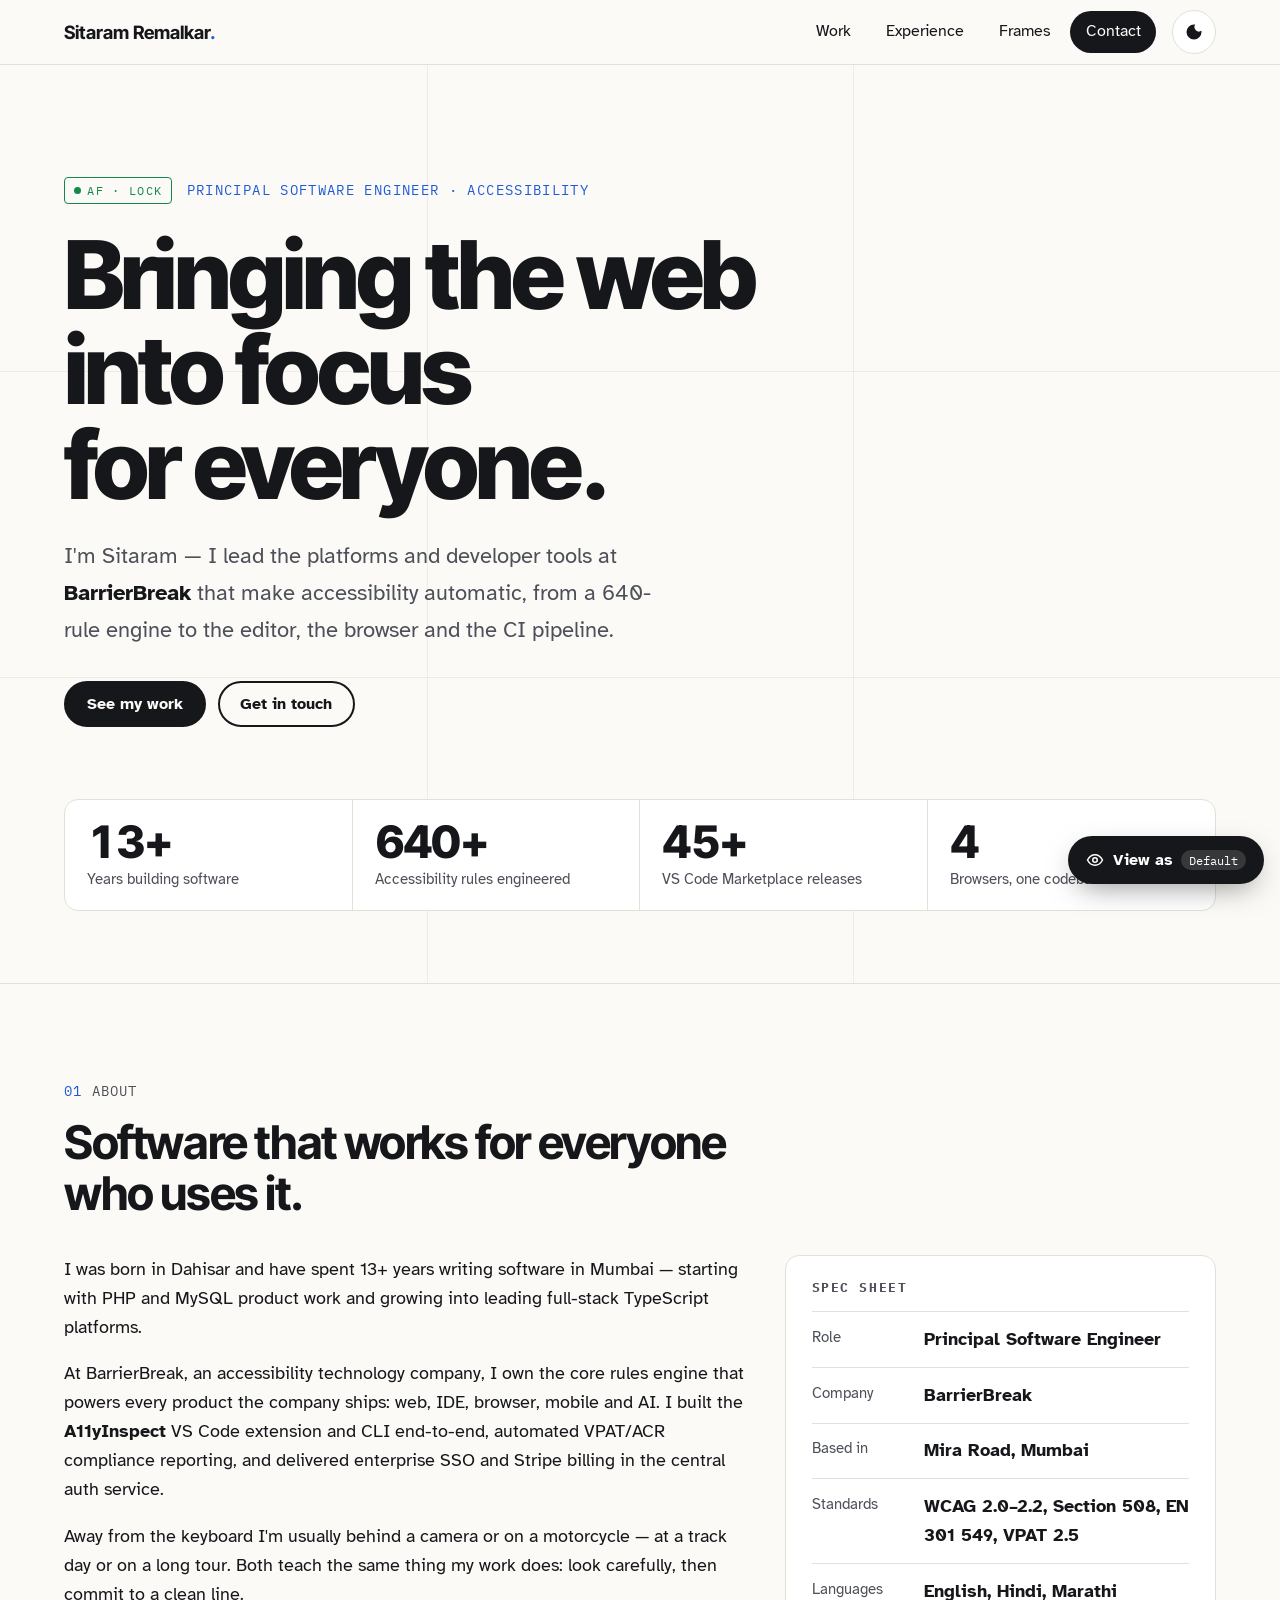
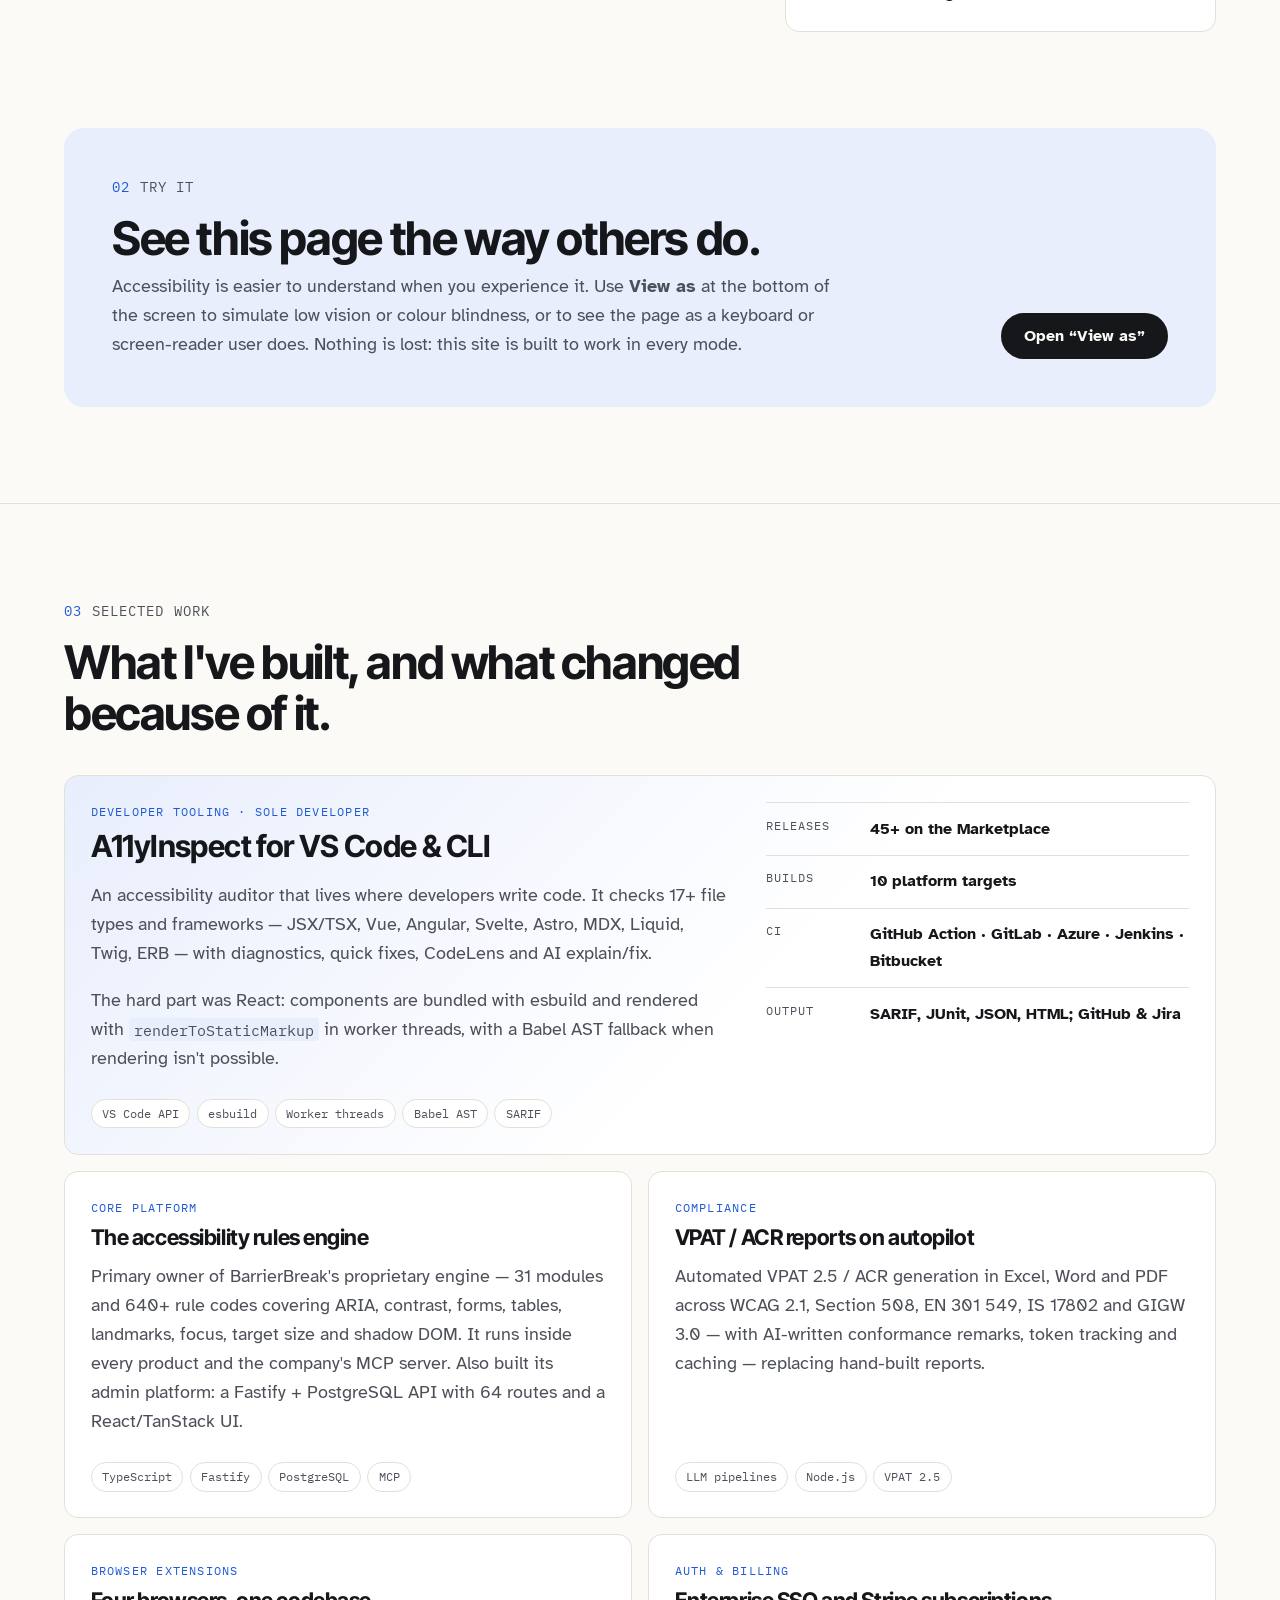
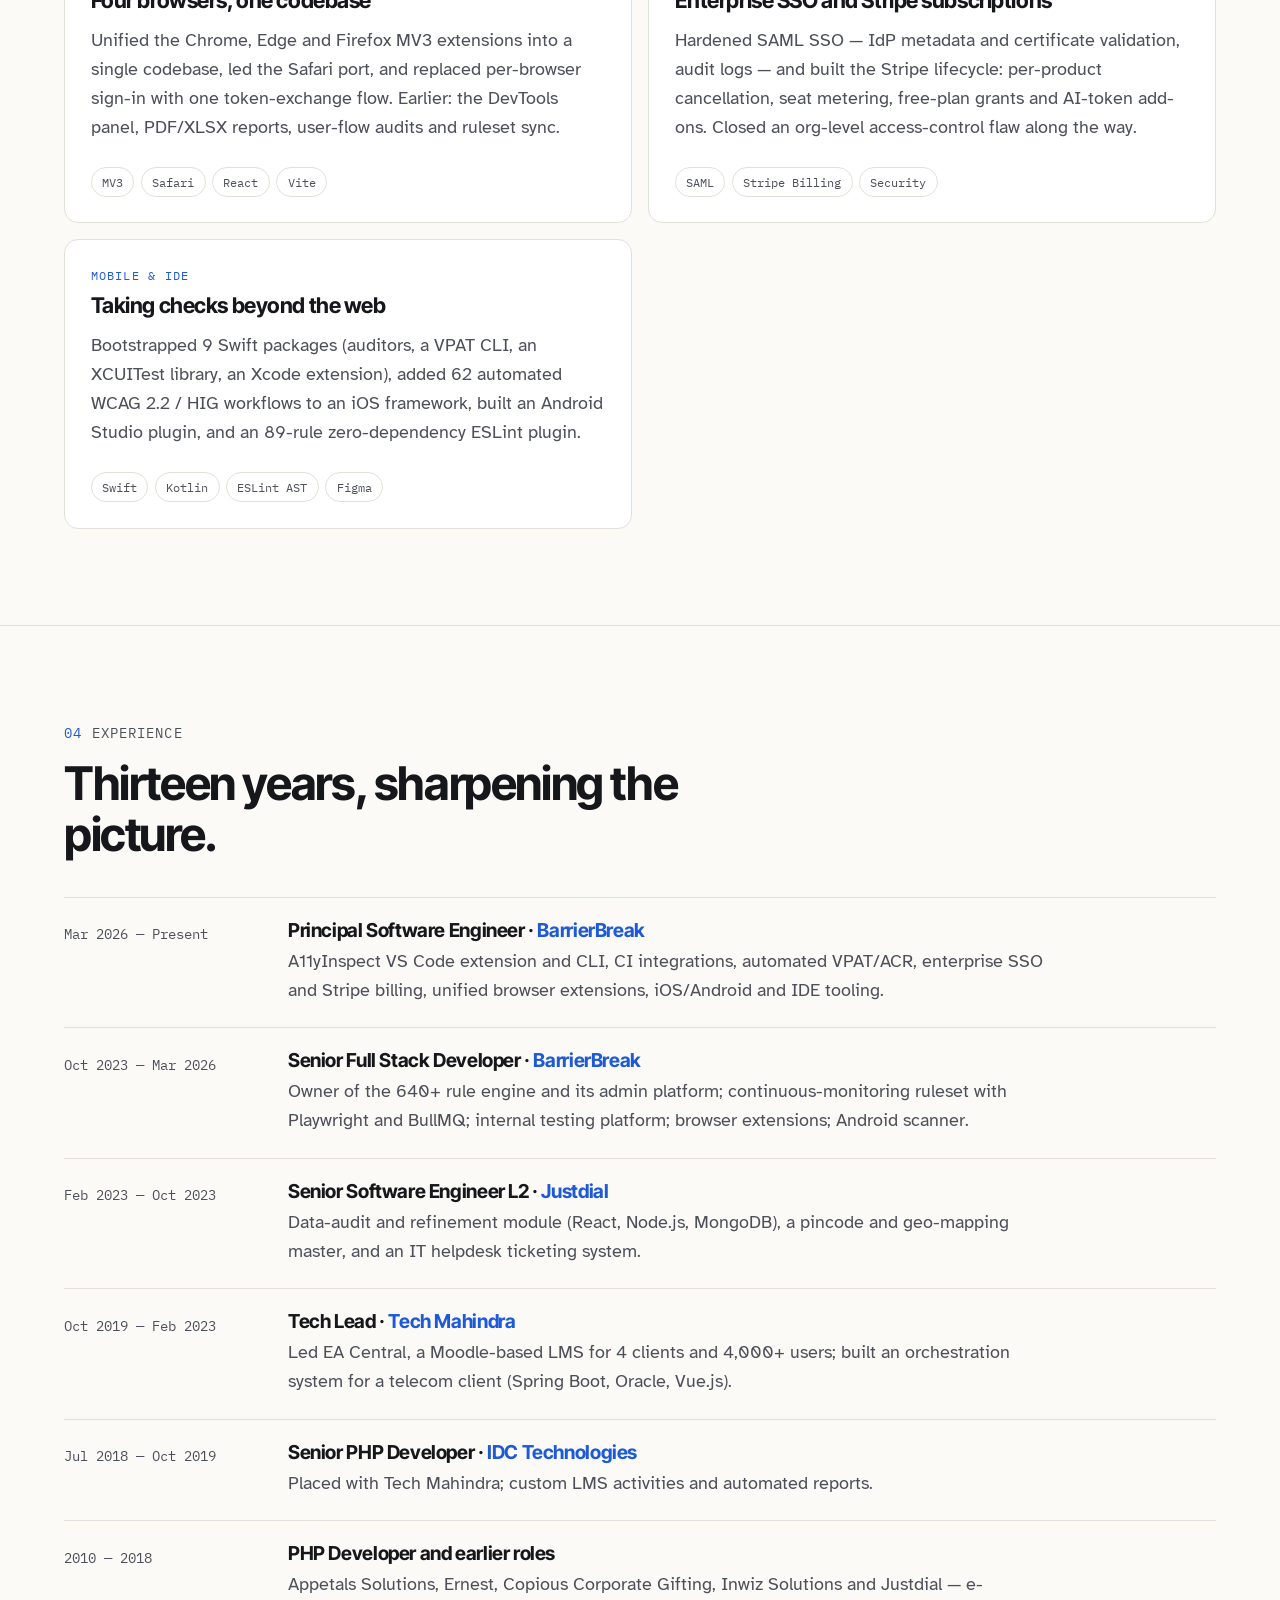
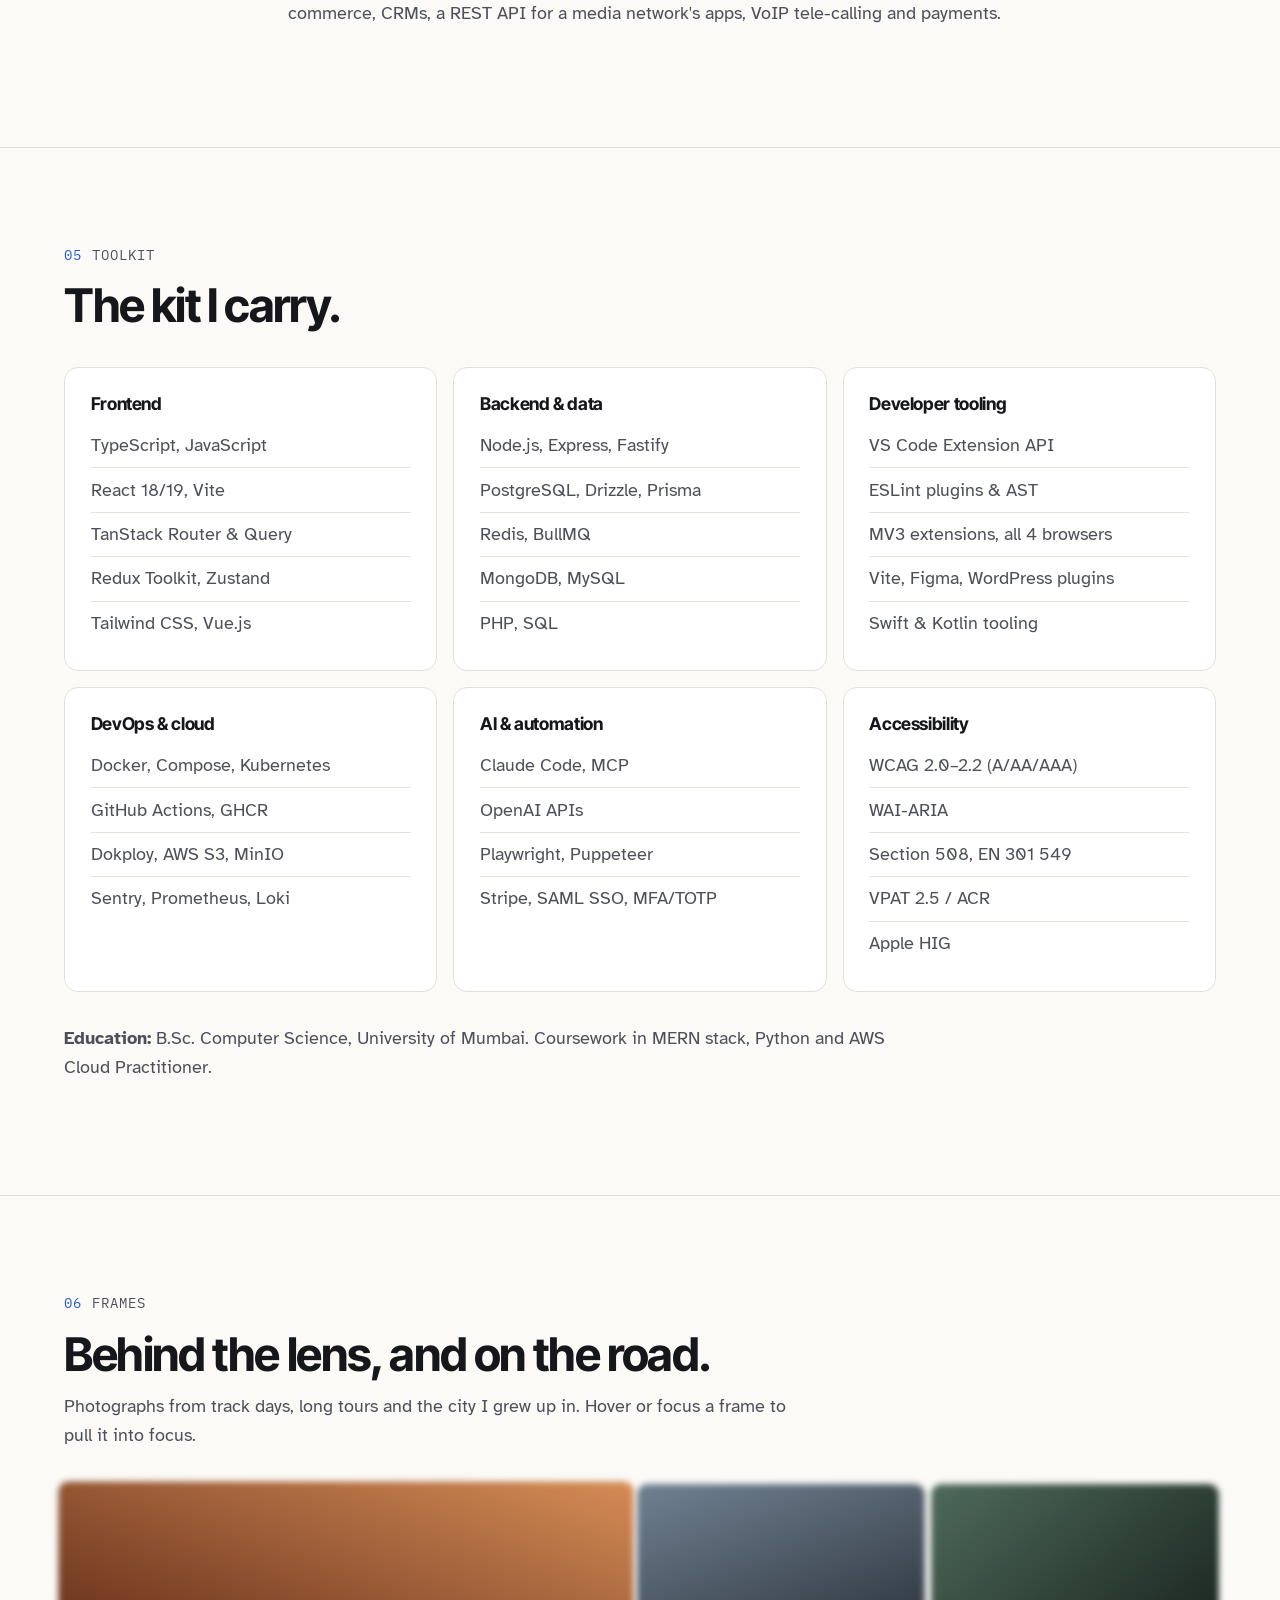
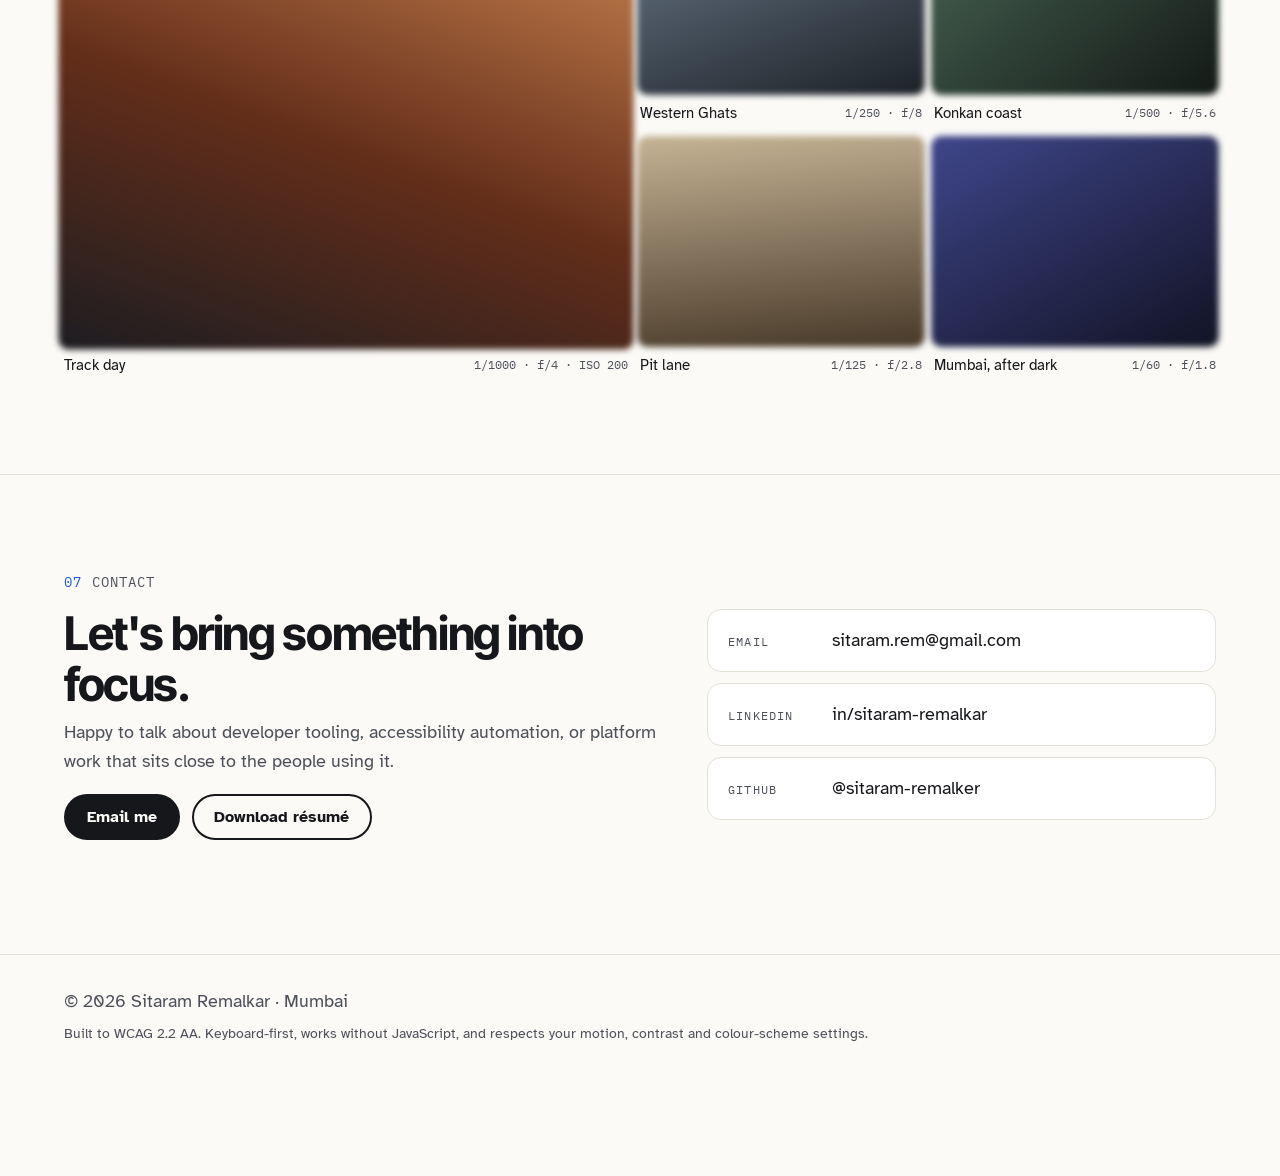
==== commit 49daa74b: "Add GitHub username to Contact link" ====
--- a/index.html
+++ b/index.html
@@ -244,8 +244,7 @@
           <ul class="contact-links" role="list">
             <li><a href="mailto:sitaram.rem@gmail.com"><span class="label mono">Email</span><span>sitaram.rem@gmail.com</span></a></li>
             <li><a href="https://www.linkedin.com/in/sitaram-remalkar" rel="noopener"><span class="label mono">LinkedIn</span><span>in/sitaram-remalkar</span></a></li>
-            <!-- TODO: replace YOUR-USERNAME with your GitHub username -->
-            <li><a href="https://github.com/YOUR-USERNAME" rel="noopener"><span class="label mono">GitHub</span><span>@YOUR-USERNAME</span></a></li>
+            <li><a href="https://github.com/sitaram-remalker" rel="noopener"><span class="label mono">GitHub</span><span>@sitaram-remalker</span></a></li>
           </ul>
         </div>
       </section>
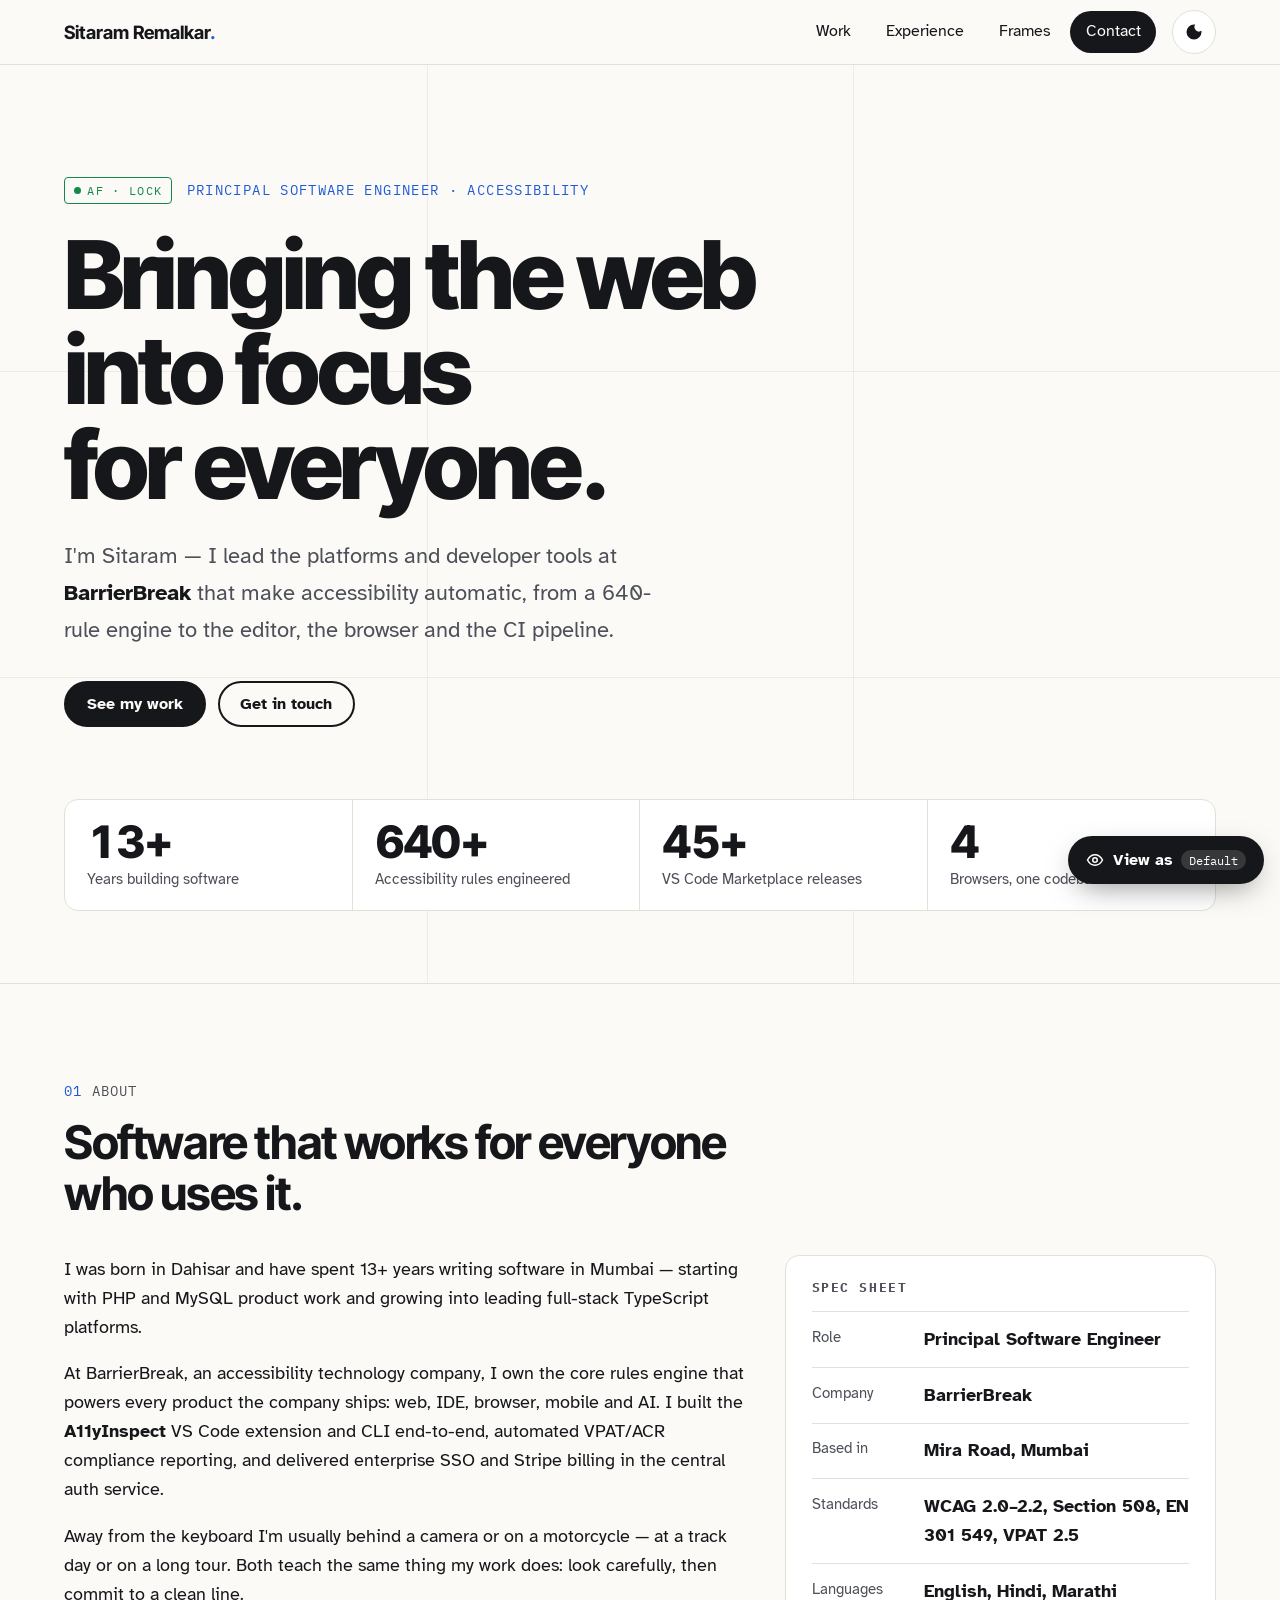
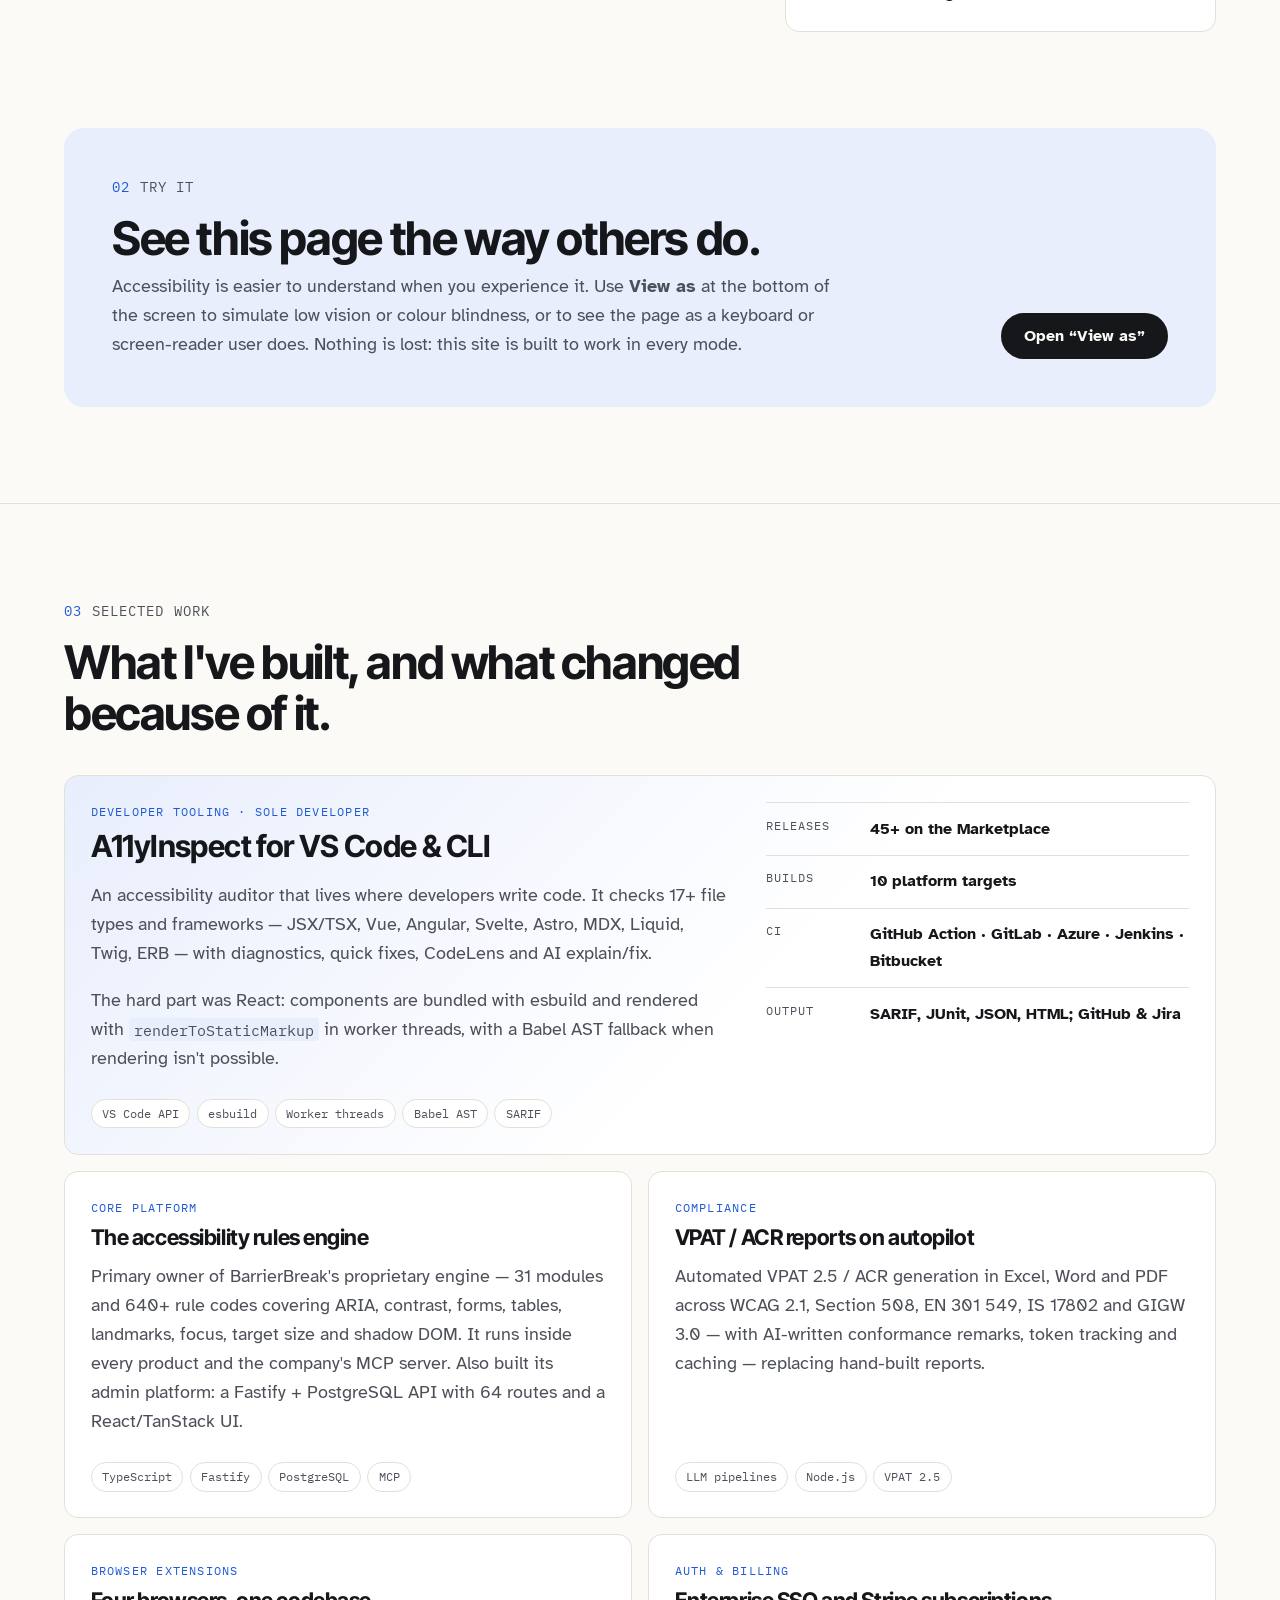
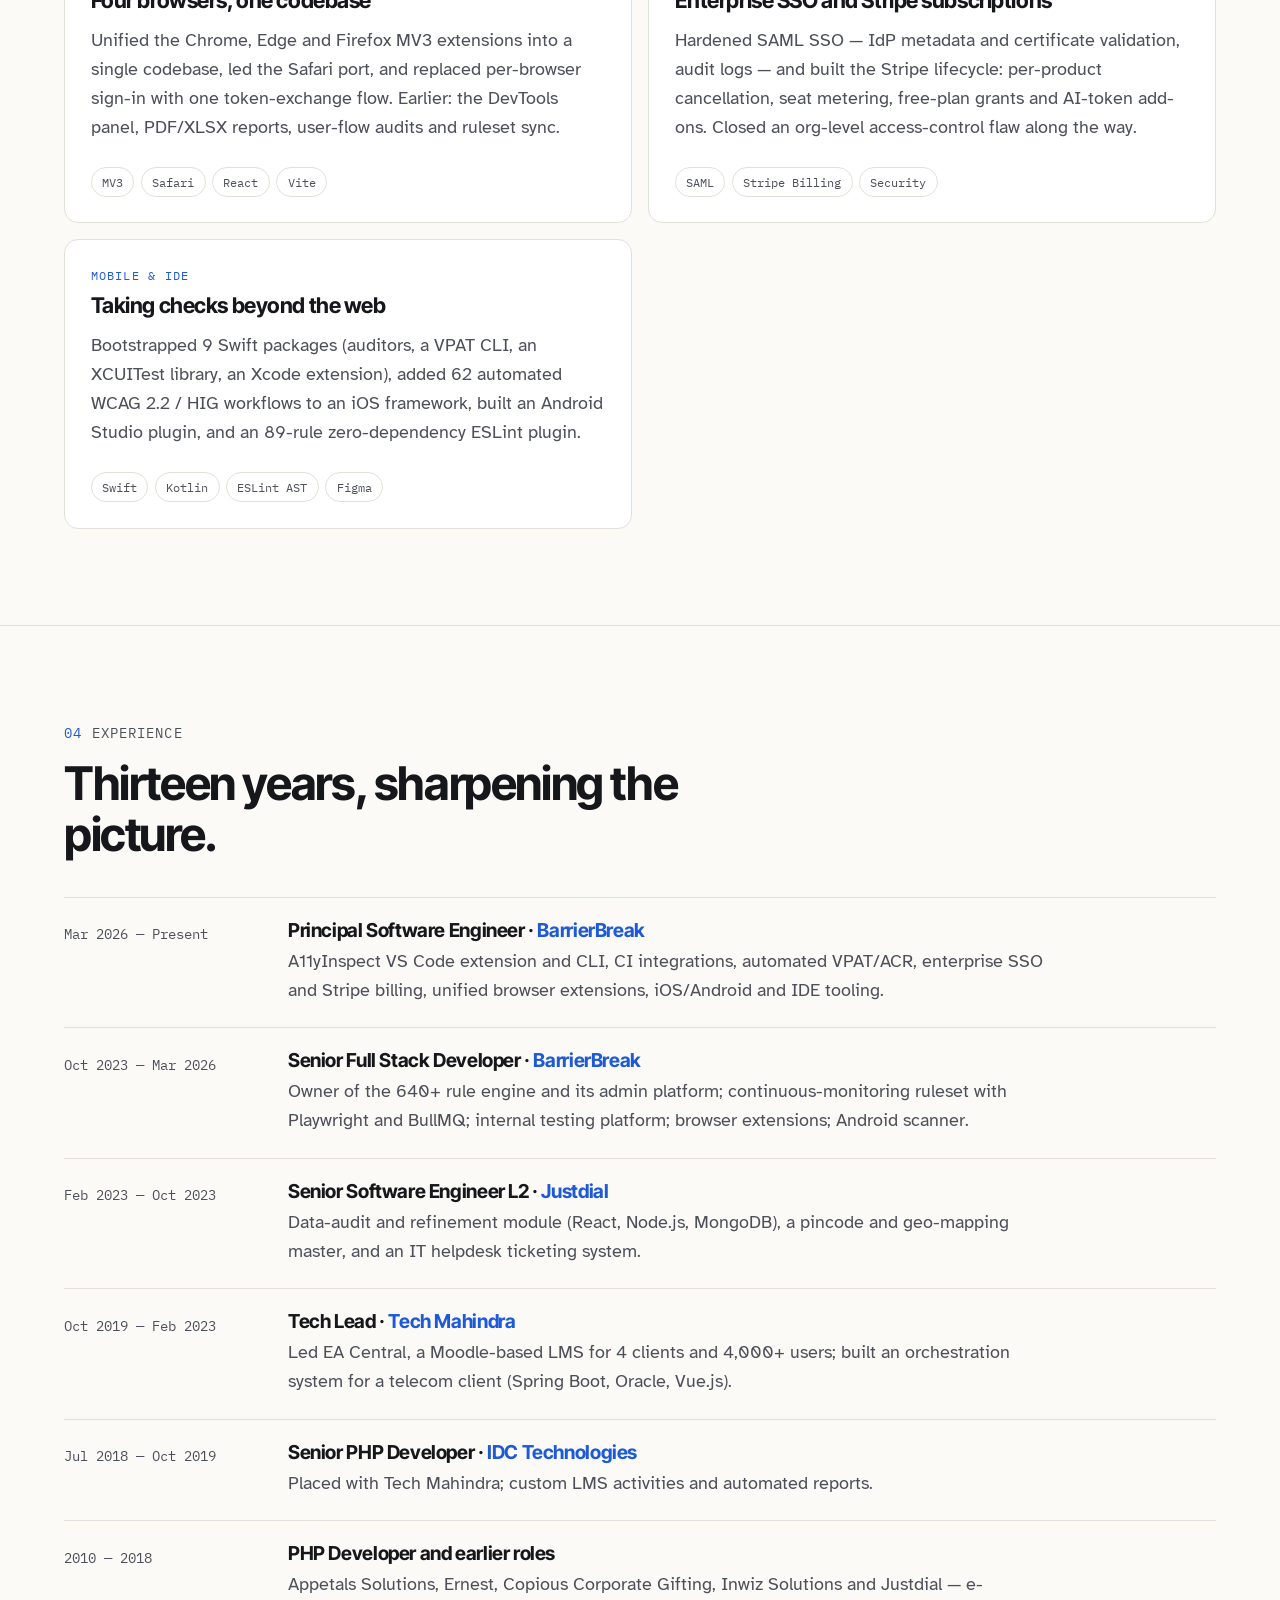
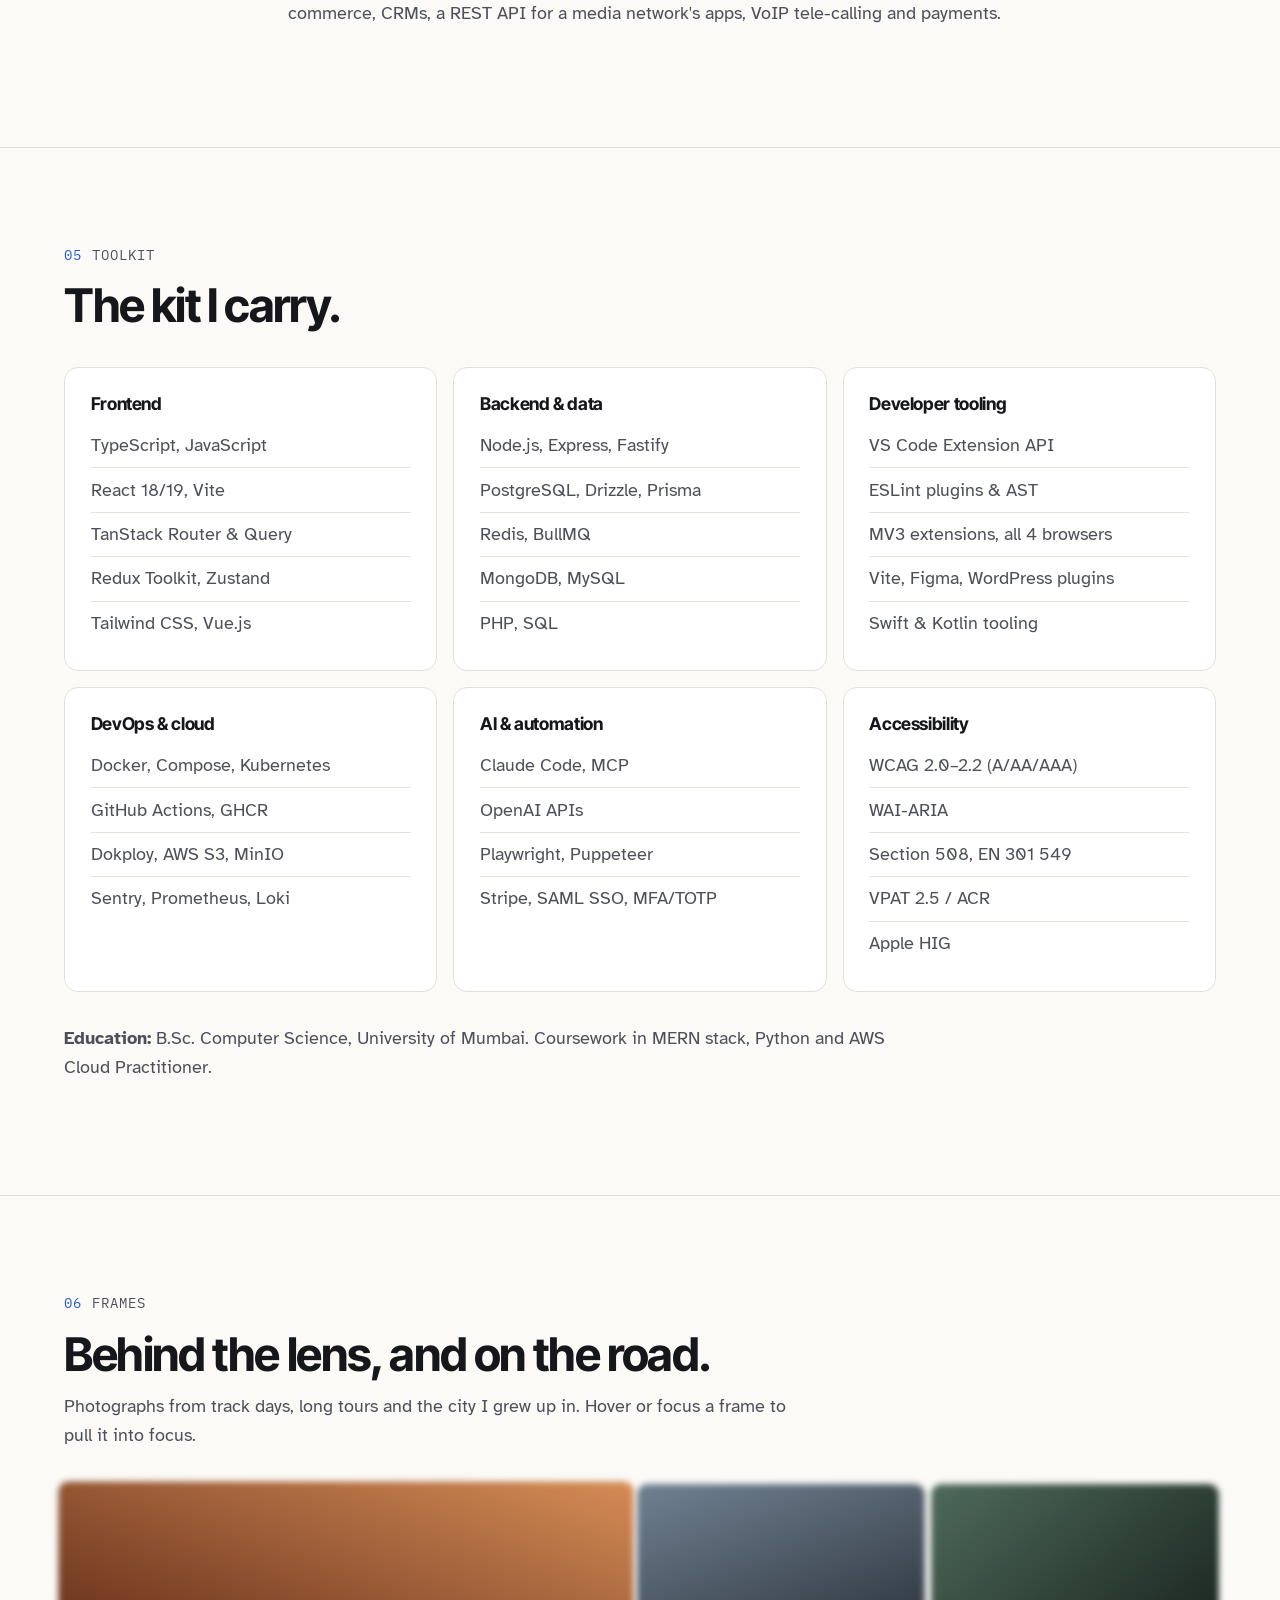
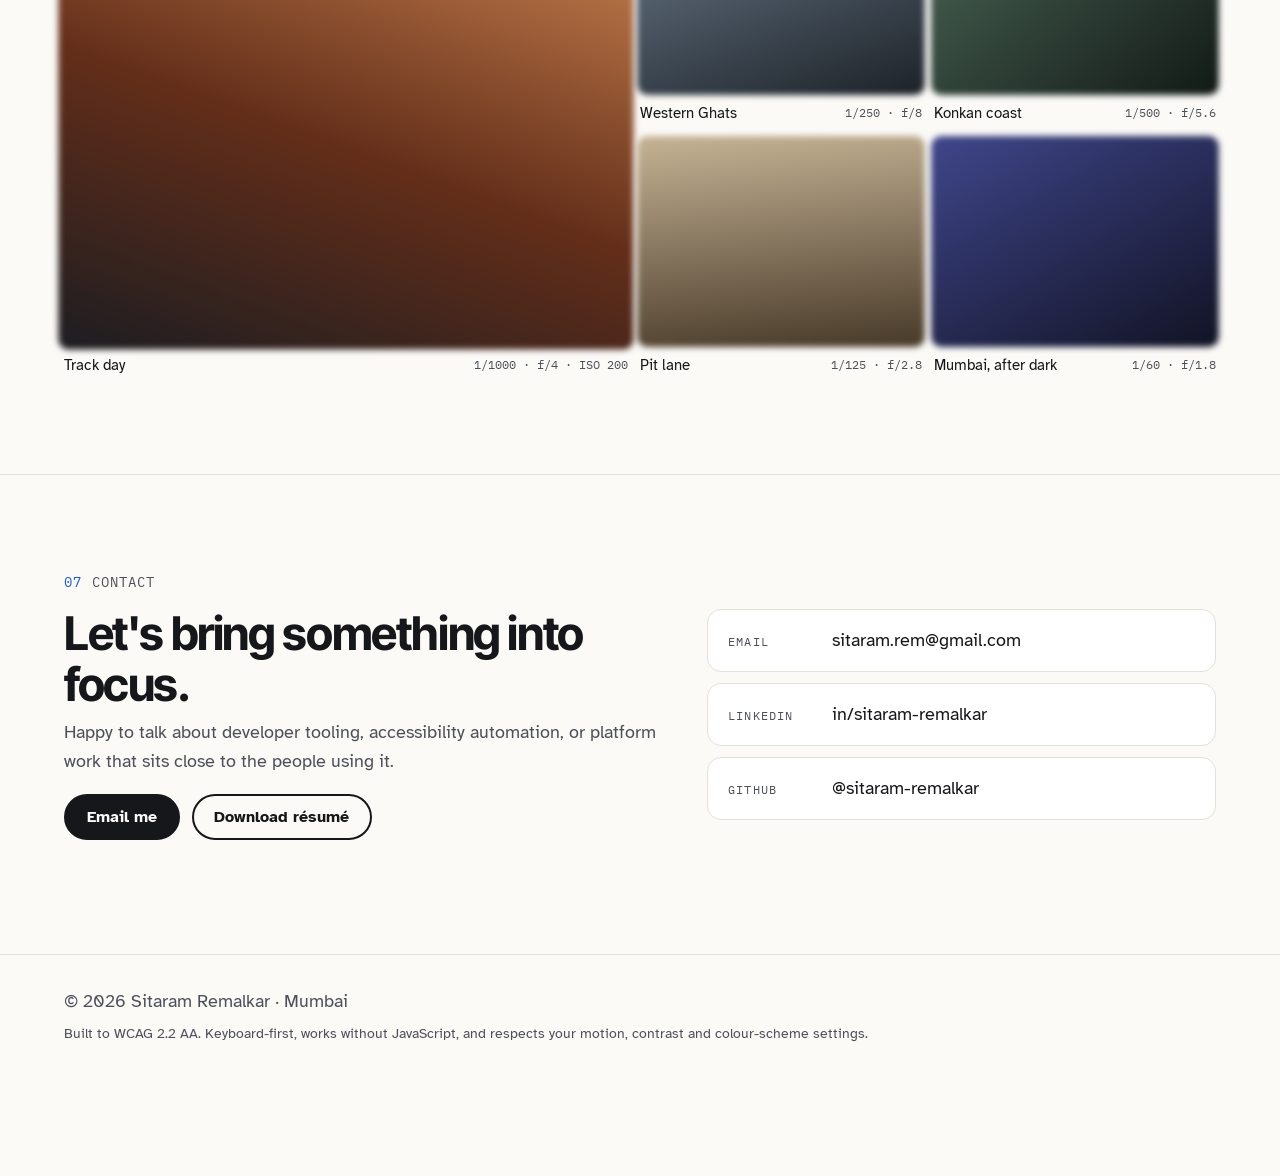
==== commit d749dab1: "Fix GitHub username in Contact link" ====
--- a/index.html
+++ b/index.html
@@ -244,7 +244,7 @@
           <ul class="contact-links" role="list">
             <li><a href="mailto:sitaram.rem@gmail.com"><span class="label mono">Email</span><span>sitaram.rem@gmail.com</span></a></li>
             <li><a href="https://www.linkedin.com/in/sitaram-remalkar" rel="noopener"><span class="label mono">LinkedIn</span><span>in/sitaram-remalkar</span></a></li>
-            <li><a href="https://github.com/sitaram-remalker" rel="noopener"><span class="label mono">GitHub</span><span>@sitaram-remalker</span></a></li>
+            <li><a href="https://github.com/sitaram-remalkar" rel="noopener"><span class="label mono">GitHub</span><span>@sitaram-remalkar</span></a></li>
           </ul>
         </div>
       </section>
